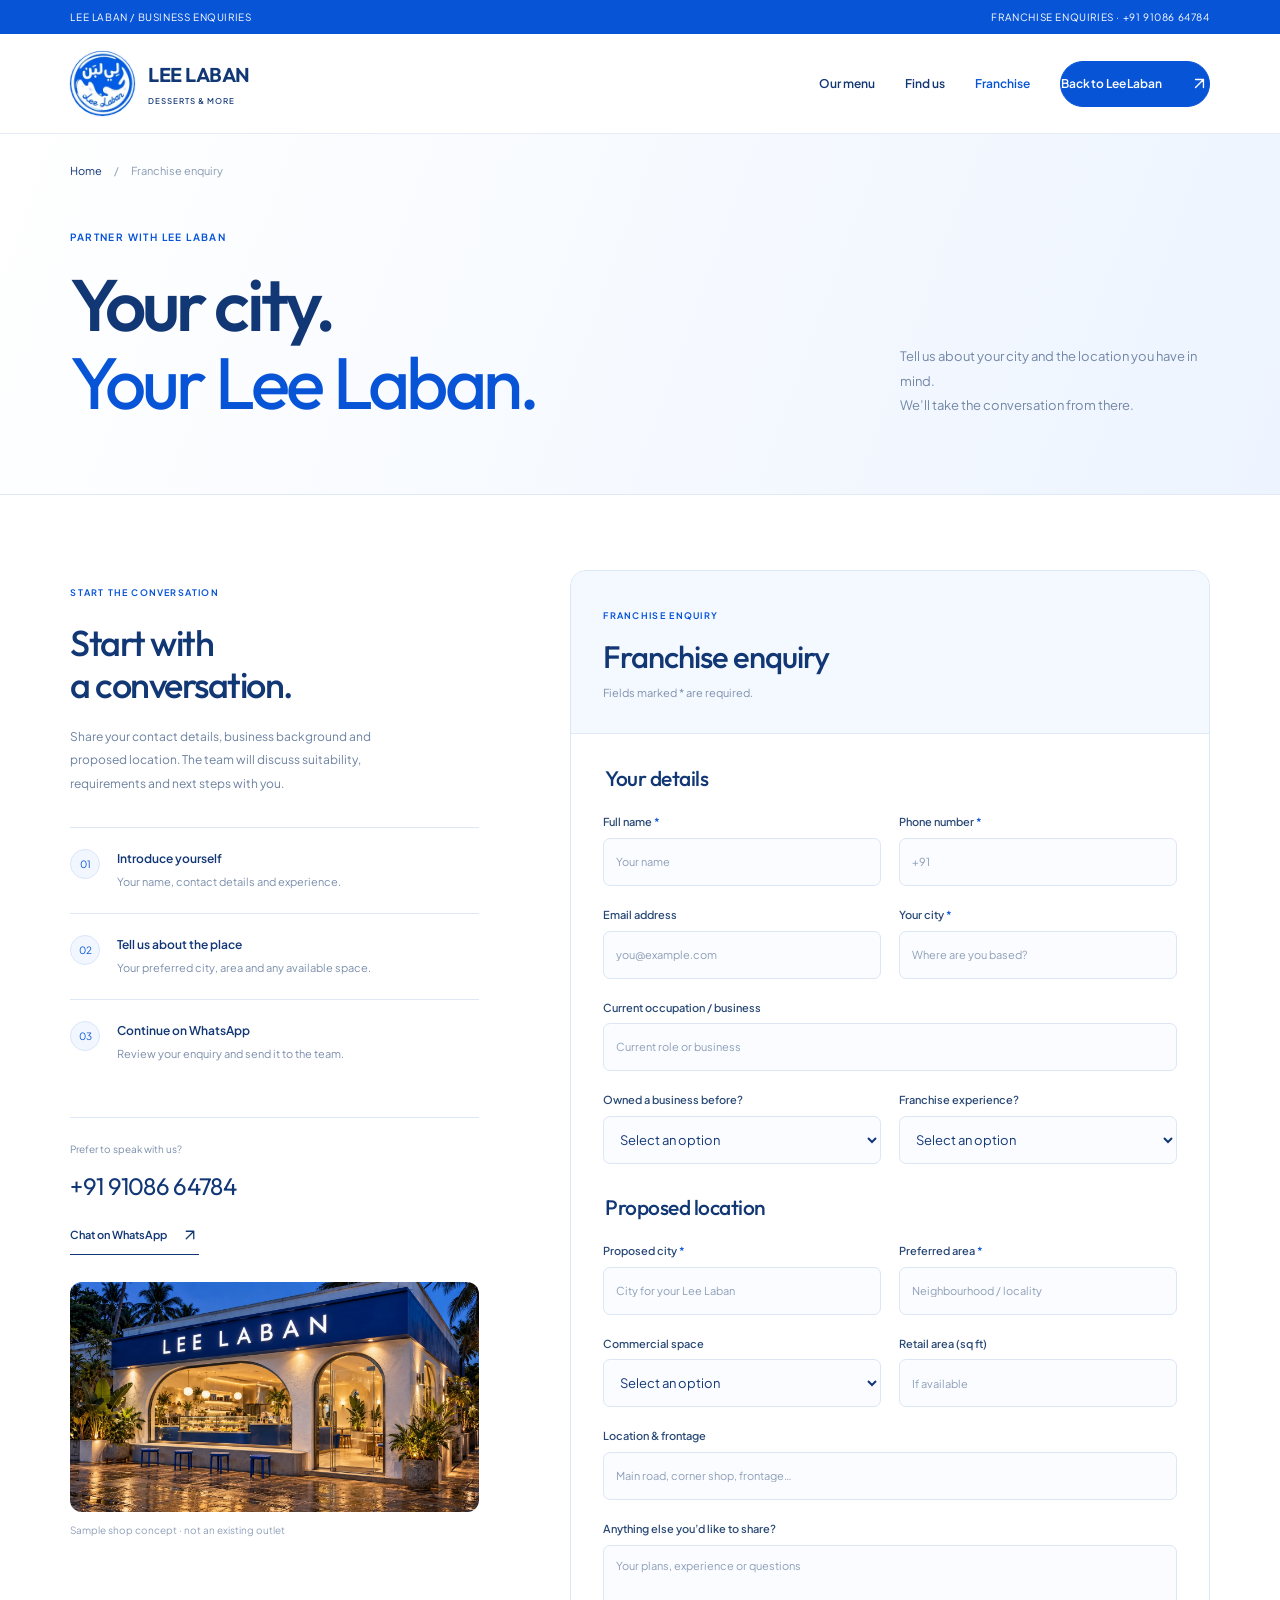
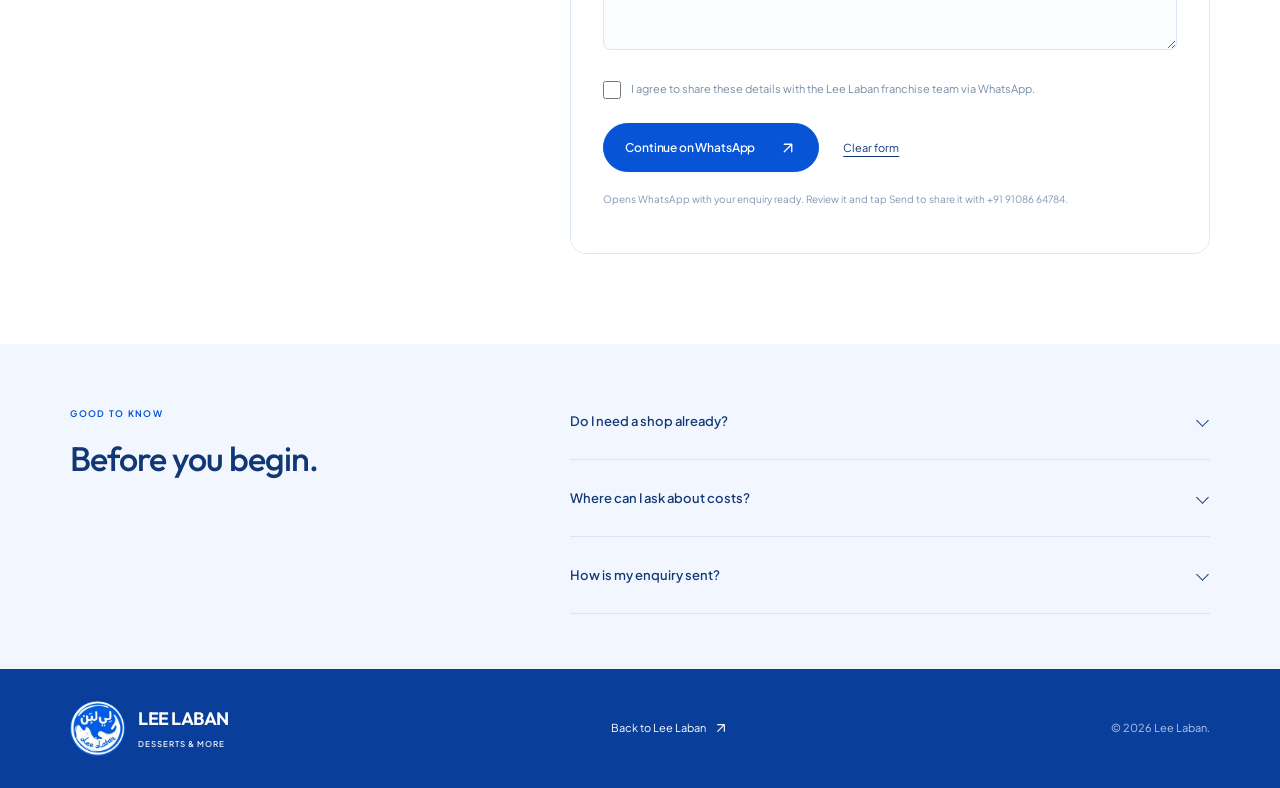
==== franchise.html @ b3b19f74 "Publish Lee Laban client preview" ====
<!doctype html>
<html lang="en"><head><meta charset="UTF-8"><meta name="viewport" content="width=device-width, initial-scale=1"><meta name="theme-color" content="#0754d7"><meta name="description" content="Start a conversation about opening a Lee Laban franchise. Tell us about yourself and your proposed location, then connect directly with our team on WhatsApp."><title>Franchise Enquiry — Lee Laban</title><link rel="stylesheet" href="site.css?v=client-1"><link rel="icon" href="assets/logo.png"><script type="module" src="enquiry-page.js"></script></head>
<body class="franchise-page partner-page"><a class="skip-link" href="#enquiry-main">Skip to enquiry</a><div class="announcement"><span>LEE LABAN / BUSINESS ENQUIRIES</span><span>FRANCHISE ENQUIRIES · +91 91086 64784</span></div>
<header class="header"><a class="brand" href="index.html" aria-label="Lee Laban home"><img src="assets/logo.png" alt="Lee Laban" width="65" height="65"><span>LEE LABAN<small>DESSERTS & MORE</small></span></a><button class="menu-toggle" aria-controls="navigation" aria-expanded="false" aria-label="Open navigation"><span></span><span></span></button><nav id="navigation" aria-label="Main navigation"><a href="index.html#menu">Our menu</a><a href="index.html#locations">Find us</a><a href="franchise.html" aria-current="page">Franchise</a><a class="button button-small" href="index.html">Back to Lee Laban <span>↗</span></a></nav></header>
<main id="enquiry-main"><section class="partner-hero"><div class="breadcrumb"><a href="index.html">Home</a><span>/</span><span>Franchise enquiry</span></div><div class="partner-hero-copy"><div><span class="eyebrow">PARTNER WITH LEE LABAN</span><h1>Your city.<br><em>Your Lee Laban.</em></h1></div><p>Tell us about your city and the location you have in mind.<br>We’ll take the conversation from there.</p></div></section>
<section class="partner-enquiry" aria-label="Franchise enquiry form"><aside class="partner-guide"><span class="eyebrow">START THE CONVERSATION</span><h2>Start with<br>a conversation.</h2><p>Share your contact details, business background and proposed location. The team will discuss suitability, requirements and next steps with you.</p><div class="partner-guide-steps"><div><span>01</span><p><strong>Introduce yourself</strong><small>Your name, contact details and experience.</small></p></div><div><span>02</span><p><strong>Tell us about the place</strong><small>Your preferred city, area and any available space.</small></p></div><div><span>03</span><p><strong>Continue on WhatsApp</strong><small>Review your enquiry and send it to the team.</small></p></div></div><div class="partner-contact"><span>Prefer to speak with us?</span><a href="tel:+919108664784">+91 91086 64784</a><a class="text-link" href="https://wa.me/919108664784" target="_blank" rel="noopener">Chat on WhatsApp ↗</a></div><figure class="partner-banner"><img src="assets/shop-concept-fast.webp" alt="Sample blue and white Lee Laban shop design, shown as an illustrative franchise concept" width="1440" height="810" fetchpriority="high"><figcaption><span>THE LEE LABAN SPACE</span><span>Sample shop concept · not an existing outlet</span></figcaption></figure></aside><div class="partner-form-card"><div class="partner-form-heading"><span class="eyebrow">FRANCHISE ENQUIRY</span><h2>Franchise enquiry</h2><p>Fields marked * are required.</p></div><form id="franchise-form" class="enquiry-form"><div class="form-title"><span>FRANCHISE ENQUIRY</span><span>01 / LET’S GET ACQUAINTED</span></div>
        <fieldset><legend>Your details</legend><div class="form-grid">
          <label>Full name <span>*</span><input name="name" autocomplete="name" required maxlength="100" placeholder="Your name"></label>
          <label>Phone number <span>*</span><input name="phone" type="tel" autocomplete="tel" required inputmode="tel" maxlength="22" placeholder="+91"></label>
          <label>Email address<input name="email" type="email" autocomplete="email" maxlength="160" placeholder="you@example.com"></label>
          <label>Your city <span>*</span><input name="city" autocomplete="address-level2" required maxlength="100" placeholder="Where are you based?"></label>
          <label class="wide">Current occupation / business<input name="occupation" maxlength="160" placeholder="Current role or business"></label>
          <label>Owned a business before?<select name="experience"><option value="">Select an option</option>Yes</option><option>No</option></select></label>
          <label>Franchise experience?<select name="franchiseExperience"><option value="">Select an option</option>Yes</option><option>No</option></select></label>
        </div></fieldset>
        <fieldset><legend>Proposed location</legend><div class="form-grid">
          <label>Proposed city <span>*</span><input name="proposedCity" required maxlength="100" placeholder="City for your Lee Laban"></label>
          <label>Preferred area <span>*</span><input name="area" required maxlength="160" placeholder="Neighbourhood / locality"></label>
          <label>Commercial space<select name="space"><option value="">Select an option</option><option>I own a space</option><option>I have a space to rent</option><option>I’m still looking</option></select></label>
          <label>Retail area (sq ft)<input name="size" type="number" min="1" max="100000" placeholder="If available"></label>
          <label class="wide">Location & frontage<input name="frontage" maxlength="240" placeholder="Main road, corner shop, frontage…"></label>
          <label class="wide">Anything else you’d like to share?<textarea name="message" maxlength="1500" rows="3" placeholder="Your plans, experience or questions"></textarea></label>
        </div></fieldset>
        <label class="consent"><input type="checkbox" name="consent" required><span>I agree to share these details with the Lee Laban franchise team via WhatsApp.</span></label>
        <div class="form-submit"><button type="submit" class="button">Continue on WhatsApp <span>↗</span></button><button type="reset" class="reset-form">Clear form</button></div>
        <p class="form-note">Opens WhatsApp with your enquiry ready. Review it and tap Send to share it with +91 91086 64784.</p><p id="enquiry-status" role="status" aria-live="polite"></p>
      </form></div></section>
<section class="partner-questions"><div><span class="eyebrow">GOOD TO KNOW</span><h2>Before you begin.</h2></div><div><details><summary>Do I need a shop already?</summary><p>No. Select “I’m still looking” under commercial space, and share your preferred city and area.</p></details><details><summary>Where can I ask about costs?</summary><p>Share your enquiry with our franchise team. They can discuss current requirements and costs for your proposed location.</p></details><details><summary>How is my enquiry sent?</summary><p>The form prepares a WhatsApp message to +91 91086 64784. You review the message and tap Send in WhatsApp. The website does not store your form entries.</p></details></div></section></main>
<footer class="footer enquiry-footer"><a class="brand" href="index.html"><img src="assets/logo.png" alt="Lee Laban" width="55" height="55"><span>LEE LABAN<small>DESSERTS & MORE</small></span></a><a href="index.html">Back to Lee Laban ↗</a><span>© <span id="year">2026</span> Lee Laban.</span></footer></body></html>
---- site.css ----
@font-face {font-family: 'Outfit';font-style: normal;font-weight: 400 700;font-display: swap;src: url(assets/fonts/outfit-latin.woff2) format('woff2');unicode-range: U+0000-00FF, U+0131, U+0152-0153, U+02BB-02BC, U+02C6, U+02DA, U+02DC, U+0304, U+0308, U+0329, U+2000-206F, U+20AC, U+2122, U+2191, U+2193, U+2212, U+2215, U+FEFF, U+FFFD;}@font-face {font-family: 'Plus Jakarta Sans';font-style: normal;font-weight: 400 700;font-display: swap;src: url(assets/fonts/plus-jakarta-latin.woff2) format('woff2');unicode-range: U+0000-00FF, U+0131, U+0152-0153, U+02BB-02BC, U+02C6, U+02DA, U+02DC, U+0304, U+0308, U+0329, U+2000-206F, U+20AC, U+2122, U+2191, U+2193, U+2212, U+2215, U+FEFF, U+FFFD;}:root{--blue:#0754d7;--ink:#092f7c;--cream:#faf9f4;--pale:#e8effb;--line:#ccd7e9;--photo:#355ba4;--font:'DM Sans',Arial,sans-serif;--heading:'Manrope',Arial,sans-serif}*{box-sizing:border-box}html{scroll-behavior:smooth;scroll-padding-top:100px}body{margin:0;background:var(--cream);color:var(--ink);font-family:var(--font);font-size:16px;-webkit-font-smoothing:antialiased}button,a{-webkit-tap-highlight-color:transparent}a{color:inherit;text-decoration:none}button{font:inherit;color:inherit;cursor:pointer}button:disabled{cursor:default}img{display:block;max-width:100%}button,a{touch-action:manipulation}a:focus-visible,button:focus-visible{outline:3px solid #e1a82e;outline-offset:5px}::selection{background:var(--blue);color:white}.section{padding:105px max(5.5vw,24px)}.eyebrow{font-size:11px;font-weight:700;letter-spacing:1.7px;line-height:1.6}h1,h2,h3,p{margin:0}h1,h2,h3{font-family:var(--heading);font-weight:650;letter-spacing:-.055em}h2{font-size:clamp(44px,5.2vw,76px);line-height:1.08}em{font-style:normal;color:var(--blue)}p{line-height:1.7}.button{display:inline-flex;align-items:center;justify-content:space-between;gap:28px;min-height:56px;background:var(--blue);border:1px solid var(--blue);padding:16px 25px;border-radius:100px;color:#fff;font-size:13px;font-weight:600;transition:background .25s,transform .25s,box-shadow .25s}.button:hover{background:#063ea3;transform:translateY(-3px);box-shadow:0 6px 15px #0754d723}.button span{font-size:22px;font-weight:400;line-height:1}.button-small{min-height:47px;padding:10px 20px;font-size:12px}.text-link{display:inline-flex;align-items:center;gap:25px;font-size:13px;font-weight:600;min-height:44px;border-bottom:1px solid currentColor}.text-link span{font-size:20px;transition:transform .25s}.text-link:hover span{transform:translate(3px,-3px)}.announcement{height:34px;background:var(--blue);color:white;display:flex;align-items:center;justify-content:space-between;padding:0 5.5vw;font-size:10px;letter-spacing:1px}.announcement b{margin-left:12px;font-size:17px;font-weight:400}.header{height:112px;display:flex;align-items:center;justify-content:space-between;padding:0 5.5vw;position:relative;z-index:10;border-bottom:1px solid #dce2eb}.brand{display:flex;align-items:center;gap:13px}.brand img{width:65px;height:65px;border-radius:50%}.brand>span{font-family:var(--heading);font-weight:800;font-size:20px;letter-spacing:-.6px}.brand small{display:block;font-family:var(--font);font-size:7px;font-weight:600;letter-spacing:1.2px;margin-top:4px}.header nav{display:flex;align-items:center;gap:30px}.header nav>a{font-size:12px;font-weight:600;padding:12px 0;position:relative}.header nav>a:after{content:'';position:absolute;left:0;right:100%;bottom:5px;height:1px;background:var(--blue);transition:right .25s}.header nav>a:hover:after{right:0}.menu-toggle{display:none}.hero{min-height:720px;display:grid;grid-template-columns:1fr 1fr;position:relative;overflow:hidden;padding:78px 5.5vw 80px;align-items:center}.hero-copy{position:relative;z-index:2}.hero .eyebrow{display:flex;gap:9px;align-items:center;letter-spacing:1.4px;font-size:10px}.tiny-star{font-size:21px}.hero h1{font-size:clamp(60px,6.6vw,98px);line-height:1.04;margin:24px 0;letter-spacing:-.065em;white-space:nowrap}.hero h1 em{position:relative}.hero h1 em:after{content:'';position:absolute;left:0;right:-5px;bottom:-4px;border-top:3px solid var(--blue);border-radius:50%;height:9px;transform:rotate(-2deg)}.period{color:var(--blue)}.hero p{max-width:370px;font-size:14px;color:#50617e}.hero-actions{display:flex;align-items:center;gap:27px;margin-top:33px}.hero-foot{display:flex;align-items:center;gap:12px;margin-top:54px;font-size:8px;font-weight:600;letter-spacing:1.3px}.hero-line{height:1px;width:36px;background:#8798b6}.hero-art{position:relative;min-width:0;height:100%;min-height:550px}.orbit{position:absolute;width:470px;height:470px;border:1px solid #b6cef1;border-radius:50%;left:52%;top:47%;transform:translate(-50%,-50%)}.orbit-one{background:#e6eefb;width:440px;height:440px;border:none}.orbit-two{width:535px;height:535px}.orbit-two:before{content:'';position:absolute;left:25px;top:125px;width:9px;height:9px;border-radius:50%;background:var(--blue)}.hero-desserts{width:126%;max-width:none;height:auto;position:absolute;top:48%;left:52%;transform:translate(-50%,-50%);filter:drop-shadow(0 25px 20px #092f7c16);animation:float 6s ease-in-out infinite}.round-note{position:absolute;right:-5px;top:7px;border:1px solid var(--blue);border-radius:50%;width:116px;height:116px;display:flex;align-items:center;justify-content:center;flex-direction:column;transform:rotate(12deg);font-size:10px;line-height:1.6;z-index:3;background:var(--cream)}.round-note strong{font-size:11px}.round-note>span{font-size:34px;line-height:1.1}.art-star{position:absolute;z-index:3;color:var(--blue)}.star-one{left:8%;top:12%;font-size:55px;animation:turn 24s linear infinite}.star-two{right:1%;bottom:20%;font-size:35px}.art-caption{position:absolute;bottom:-4px;left:30%;font-size:9px;letter-spacing:1px;transform:rotate(-6deg);text-align:center}.art-caption>span{display:block;font-size:40px;position:absolute;right:-47px;top:-30px}.art-caption small{display:block;font-size:8px;letter-spacing:0;margin-top:9px;opacity:.7}.scroll-cue{position:absolute;bottom:29px;left:5.5vw;border:1px solid #9caecb;border-radius:50%;width:34px;height:34px;display:grid;place-items:center;font-size:20px}.ticker{border-top:1px solid var(--line);border-bottom:1px solid var(--line);padding:18px 0;overflow:hidden;background:#edf2fc}.ticker>div{display:flex;align-items:center;width:max-content;gap:36px;animation:marquee 35s linear infinite;font-family:var(--heading);font-size:18px;font-weight:650;letter-spacing:-.5px}.ticker i{font-style:normal;color:var(--blue);font-size:25px}.section-heading{display:flex;align-items:flex-end;justify-content:space-between;gap:30px;margin-bottom:48px}.section-heading .eyebrow,.about-copy .eyebrow,.franchise-section .eyebrow{margin-bottom:20px}.section-heading>p{color:#67738b;font-size:14px;padding-bottom:5px;max-width:310px}.menu-section{background:white}.category-controls{display:flex;border-bottom:1px solid var(--line);gap:12px}.category-controls button{background:none;border:0;border-bottom:3px solid transparent;min-height:64px;padding:13px 25px;font-size:16px;font-weight:600;transition:color .2s,background .2s;white-space:nowrap}.category-controls button[aria-pressed=true]{color:var(--blue);border-bottom-color:var(--blue);background:#f3f7ff}.category-controls button:hover{background:#f3f7ff}.category-controls button span{vertical-align:super;font-size:9px;margin-left:6px;font-weight:500}.menu-description{display:flex;justify-content:space-between;align-items:center;margin:23px 0 25px;color:#68778f;font-size:12px}.menu-description>span{font-size:10px;letter-spacing:2px}.product-grid{display:grid;grid-template-columns:repeat(3,minmax(0,1fr));gap:23px;min-height:337px}.product-card{border:1px solid #dce4f1;border-radius:18px;overflow:hidden;background:var(--cream);animation:cardIn .4s both;transition:transform .3s,box-shadow .3s}.product-card:hover{transform:translateY(-7px);box-shadow:0 16px 30px #092f7c0b}.product-photo{height:240px;position:relative;display:flex;align-items:center;justify-content:center;background:var(--photo);overflow:hidden}.product-photo:before,.product-photo:after{content:'';position:absolute;border:1px solid #ffffff15;border-radius:50%;width:290px;height:290px;top:10px;left:50%;transform:translateX(-50%)}.product-photo:after{width:220px;height:220px;top:43px}.product-tag{position:absolute;top:17px;left:19px;font-size:8px;letter-spacing:1.5px;color:white;z-index:2}.product-crop{position:relative;overflow:hidden;width:64%;max-width:250px;z-index:1;transition:transform .5s;mix-blend-mode:normal}.product-card:hover .product-crop{transform:scale(1.055) rotate(-2deg)}.product-crop img{position:absolute;max-width:none;height:auto}.product-info{padding:21px 22px;display:flex;align-items:center;justify-content:space-between;gap:10px}.product-info small{font-size:9px;letter-spacing:1.4px;color:#6c7c95;text-transform:uppercase}.product-info h3{font-size:22px;letter-spacing:-.6px;line-height:1.2;margin-top:6px}.product-info .price{font-size:16px;white-space:nowrap;font-weight:600}.card-action{background:none;border:0;border-top:1px solid #dce4f1;width:100%;padding:10px 22px;text-align:left;display:flex;justify-content:space-between;font-size:11px;min-height:44px}.card-action:hover{background:var(--pale)}.flavour-controls{display:flex;align-items:center;gap:10px;margin-top:25px;justify-content:flex-end}.flavour-controls button{border:1px solid var(--line);background:white;width:44px;height:44px;border-radius:50%;font-size:22px}.flavour-controls button:hover{background:var(--pale)}.flavour-controls span{font-size:11px;margin-right:10px}.menu-bottom{display:flex;justify-content:space-between;align-items:center;gap:24px;margin-top:38px}.menu-bottom p{text-align:right;font-size:10px;color:#6c7c95}.about-section{display:grid;grid-template-columns:1fr 1fr;gap:10%;align-items:center;background:#f0f4fc;padding-top:120px;padding-bottom:120px;overflow:hidden}.about-art{height:390px;position:relative;display:flex;align-items:center;justify-content:center}.about-art>img{border-radius:50%;width:230px;height:230px;transform:rotate(-12deg);box-shadow:0 15px 30px #092f7c15;z-index:2}.about-ring{position:absolute;width:335px;height:335px;border:1px solid #abc6ef;border-radius:50%}.about-ring:before{content:'';position:absolute;inset:-22px;border:1px solid #d0dff5;border-radius:50%}.about-scribble{position:absolute;bottom:-4px;left:7%;font-size:38px;line-height:.95;font-family:Georgia,serif;font-style:italic;transform:rotate(-12deg);z-index:3;color:var(--blue)}.about-star{position:absolute;right:4%;top:3%;font-size:80px;color:var(--blue);animation:turn 40s linear infinite}.about-copy p{font-size:14px;max-width:420px;margin-top:23px;color:#50617e}.about-copy .text-link{margin-top:23px}.delivery-section{position:relative;overflow:hidden;background:var(--blue);color:white;display:flex;align-items:center;justify-content:space-between;gap:45px;padding-top:80px;padding-bottom:80px}.delivery-section h2{font-size:clamp(40px,4.6vw,66px);margin:15px 0 20px}.delivery-section em{color:#c8dcff}.delivery-section p{font-size:13px;color:#d8e5ff}.delivery-icon{align-self:flex-start;font-size:80px;line-height:1;border:1px solid #ffffff55;border-radius:50%;width:115px;height:115px;display:grid;place-items:center;flex-shrink:0}.button-light{color:var(--blue);background:white;border-color:white;position:relative;z-index:1;white-space:nowrap}.button-light:hover{background:#dce8ff}.delivery-doodle{position:absolute;font-size:260px;line-height:1;right:8%;bottom:-128px;color:#ffffff0c;transform:rotate(-10deg)}.locations-section{background:var(--cream)}.branch-list{border-top:1px solid var(--line)}.branch{display:grid;grid-template-columns:60px 1fr auto;align-items:center;gap:20px;padding:31px 0;border-bottom:1px solid var(--line)}.branch-number{font-size:12px;color:#8a98b0;align-self:start;padding-top:8px}.branch-region{font-size:8px;letter-spacing:1.4px;color:#72809a}.branch h3{font-size:35px;line-height:1.5;letter-spacing:-1.4px}.branch>a{display:flex;align-items:center;gap:40px;font-size:13px}.branch>a i{font-style:normal;border:1px solid #a2b5d4;display:grid;place-items:center;border-radius:50%;width:50px;height:50px;font-size:22px;transition:all .25s}.branch>a:hover i{background:var(--blue);color:white;transform:rotate(45deg)}.soon-tag{display:flex;gap:20px;align-items:center;border:1px solid #b7c7e1;padding:8px 16px;border-radius:100px;font-size:11px}.soon-tag span{font-size:20px}.branch-soon h3{color:#6482b3}.franchise-section{background:#e5edfb;position:relative;overflow:hidden}.franchise-section h2{font-size:clamp(45px,6.4vw,90px)}.franchise-bottom{display:flex;gap:20px;align-items:center;justify-content:space-between;position:relative;z-index:2;margin-top:32px}.franchise-bottom p{color:#50617e;font-size:14px}.franchise-number{display:block;margin-top:12px;font-size:12px;text-align:right;padding-right:27px;position:relative;z-index:1}.franchise-star{position:absolute;right:13%;top:0;transform:rotate(8deg);font-size:230px;line-height:1.2;color:#c3d6f8}.footer{padding:45px 5.5vw 22px;background:var(--ink);color:white}.footer-top{display:flex;justify-content:space-between;align-items:center;gap:25px;padding-bottom:40px;border-bottom:1px solid #ffffff20}.footer-top>p{font-family:Georgia,serif;font-size:23px;font-style:italic;color:#c6d9f9}.back-top{font-size:11px}.footer-bottom{display:flex;justify-content:space-between;align-items:center;gap:20px;font-size:10px;color:#b3c6e7;padding-top:22px}.floating-contact{position:fixed;z-index:20;right:24px;bottom:24px;width:59px;height:59px;border:1px solid #ffffff55;border-radius:50%;background:var(--blue);color:white;display:grid;place-items:center;box-shadow:0 6px 20px #092f7c30;transition:transform .25s}.floating-contact:hover{transform:translateY(-4px)}.floating-contact svg{width:29px;height:29px}dialog{border:0;border-radius:24px;padding:32px;width:min(94vw,510px);max-height:90dvh;overflow-y:auto;color:var(--ink);background:var(--cream);box-shadow:0 20px 80px #001d5530}dialog::backdrop{background:#07245688;backdrop-filter:blur(5px)}.dialog-heading{display:flex;justify-content:space-between;align-items:center;margin-bottom:20px}.dialog-close{border:1px solid var(--line);background:transparent;width:44px;height:44px;border-radius:50%;font-size:26px}.dialog-close:hover{background:var(--pale)}dialog h2{font-size:40px}dialog>p{font-size:13px;color:#5d6e88;margin:20px 0}.dialog-branch{padding:19px 0;display:flex;justify-content:space-between;gap:10px;align-items:center;border-bottom:1px solid var(--line);font-size:16px;font-weight:600}.dialog-branch small{display:block;font-size:12px;font-weight:400;margin-top:5px}.dialog-branch>span:last-child{font-size:26px}.dialog-branch:hover{color:var(--blue)}dialog .dialog-note{font-size:11px;margin-bottom:0}.sr-only,.skip-link:not(:focus){position:absolute;width:1px;height:1px;overflow:hidden;clip:rect(0,0,0,0);white-space:nowrap}.skip-link:focus{position:fixed;top:8px;left:8px;padding:15px;background:white;z-index:100}.reveal{opacity:1}.motion-ready .reveal{opacity:0;transform:translateY(23px);transition:opacity .7s,transform .7s}.motion-ready .reveal.visible{opacity:1;transform:none}@keyframes float{0%,100%{transform:translate(-50%,-50%) rotate(-2deg)}50%{transform:translate(-50%,-53%) rotate(1deg)}}@keyframes turn{to{rotate:360deg}}@keyframes marquee{to{transform:translateX(-50%)}}@keyframes cardIn{from{opacity:0;transform:translateY(12px)}to{opacity:1;transform:translateY(0)}}@media(min-width:1500px){.hero{min-height:790px}.hero-art{min-height:610px}.orbit-one{width:520px;height:520px}.orbit-two{width:620px;height:620px}.hero-desserts{width:110%}}@media(max-width:1100px){.header nav{gap:18px}.header .brand>span{display:none}.hero{min-height:650px;padding-top:55px}.hero h1{font-size:7vw}.hero-art{min-height:480px}.orbit-one{width:350px;height:350px}.orbit-two{width:430px;height:430px}.round-note{width:95px;height:95px;right:-10px}.hero-actions{gap:16px}.hero-actions .text-link{font-size:11px}.hero-actions .button{padding:15px 20px;font-size:12px}.art-caption{left:20%}.product-photo{height:215px}.delivery-icon{display:none}.about-section{gap:7%}.about-art>img{width:200px;height:200px}.about-ring{width:280px;height:280px}}@media(max-width:760px){html{scroll-padding-top:25px}.announcement{justify-content:center;height:31px;padding:0 15px;font-size:8px}.announcement>span:first-child{display:none}.header{height:88px;padding:0 22px}.header .brand>span{display:block;font-size:18px}.brand img{width:55px;height:55px}.brand small{font-size:6px}.menu-toggle{display:flex;flex-direction:column;justify-content:center;gap:6px;background:transparent;width:46px;height:46px;border:1px solid var(--line);border-radius:50%;padding:13px}.menu-toggle span{height:1px;background:var(--ink);width:100%;transition:transform .2s}.menu-toggle[aria-expanded=true] span:first-child{transform:translateY(3.5px) rotate(45deg)}.menu-toggle[aria-expanded=true] span:last-child{transform:translateY(-3.5px) rotate(-45deg)}.header nav{display:none;position:absolute;top:88px;left:0;right:0;background:var(--cream);padding:20px 25px 30px;box-shadow:0 15px 20px #092f7c12;border-bottom:1px solid var(--line)}.header nav.open{display:flex;flex-direction:column;align-items:stretch;gap:7px}.header nav>a{font-size:17px;min-height:44px;padding:12px 0}.header nav .button{margin-top:10px}.hero{display:flex;flex-direction:column;padding:40px 24px 42px;min-height:0;align-items:stretch}.hero .eyebrow{font-size:8px;letter-spacing:1.1px}.hero h1{font-size:clamp(51px,11.7vw,85px);margin:20px 0;letter-spacing:-.06em;white-space:normal;line-height:1.05}.hero p{font-size:13px;max-width:335px}.hero-actions{margin-top:25px;gap:20px;flex-wrap:wrap}.hero-actions .button{font-size:11px;min-height:51px;padding:13px 20px}.hero-actions .text-link{font-size:10px;gap:12px}.hero-foot{display:none}.hero-art{height:380px;min-height:380px;width:100%;margin-top:20px}.orbit-one{height:290px;width:290px;top:51%;left:50%}.orbit-two{height:340px;width:340px;top:51%;left:50%}.hero-desserts{width:114%;top:52%;left:50%}.round-note{width:83px;height:83px;right:0;top:15px;font-size:8px}.round-note strong{font-size:9px}.round-note>span{font-size:26px}.star-one{font-size:38px;left:2%;top:15%}.star-two{font-size:28px;bottom:12%;right:0}.art-caption{font-size:7px;bottom:-5px;left:22%;letter-spacing:.5px}.art-caption small{font-size:7px}.scroll-cue{display:none}.ticker{padding:13px 0}.ticker>div{font-size:14px;gap:24px}.ticker i{font-size:20px}.section{padding:64px 24px}h2{font-size:44px}.section-heading{display:block;margin-bottom:30px}.section-heading .eyebrow,.about-copy .eyebrow,.franchise-section .eyebrow{font-size:9px;margin-bottom:15px;letter-spacing:1.2px}.section-heading>p{font-size:12px;margin-top:20px}.category-controls{gap:0;flex-wrap:wrap;justify-content:space-between;border:1px solid var(--line);border-radius:12px;overflow:hidden}.category-controls button{font-size:12px;padding:12px 10px;min-height:48px;width:50%;text-align:left;border-bottom:1px solid var(--line)}.category-controls button[aria-pressed=true]{background:var(--blue);color:white;border-bottom-color:var(--blue)}.category-controls button span{font-size:7px}.menu-description{font-size:10px;margin:20px 0}.menu-description>span{font-size:8px}.product-grid{grid-template-columns:repeat(2,minmax(0,1fr));gap:13px;min-height:0}.product-photo{height:155px}.product-photo:before{width:180px;height:180px;top:0}.product-photo:after{width:130px;height:130px;top:25px}.product-tag{font-size:6px;top:13px;left:12px;letter-spacing:1px}.product-crop{width:82%}.product-info{padding:15px 12px;display:block;min-height:108px}.product-info h3{font-size:19px;margin-top:5px}.product-info small{font-size:7px}.product-info .price{display:block;font-size:13px;margin-top:8px}.product-card{border-radius:12px}.card-action{font-size:9px;padding:10px 12px}.menu-bottom{display:block;margin-top:25px}.menu-bottom .text-link{font-size:12px}.menu-bottom p{text-align:left;font-size:9px;margin-top:18px}.about-section{display:flex;flex-direction:column;gap:35px}.about-art{height:300px;width:100%;max-width:380px}.about-ring{width:250px;height:250px}.about-art>img{width:190px;height:190px}.about-scribble{left:1%;font-size:32px;bottom:-5px}.about-star{font-size:60px;top:-10px;right:0}.about-copy h2{font-size:43px}.about-copy p{font-size:13px;margin-top:18px}.delivery-section{display:block;padding-top:55px;padding-bottom:55px}.delivery-section h2{font-size:43px;margin-top:14px}.delivery-section .eyebrow{font-size:9px}.delivery-section p{font-size:12px}.delivery-section .button{margin-top:25px;font-size:12px}.delivery-doodle{right:0}.branch{grid-template-columns:25px 1fr;gap:8px;padding:23px 0}.branch-number{font-size:9px;padding-top:5px}.branch-region{font-size:6px;letter-spacing:1px}.branch h3{font-size:28px;letter-spacing:-1px}.branch>a{grid-column:2;font-size:12px;justify-content:space-between;gap:10px;margin-top:3px}.branch>a i{width:40px;height:40px;font-size:20px}.soon-tag{grid-column:2;justify-self:start;font-size:9px;padding:5px 12px;margin-top:8px}.soon-tag span{font-size:16px}.franchise-section h2{font-size:45px;position:relative;z-index:1}.franchise-bottom{display:block;margin-top:23px}.franchise-bottom p{font-size:12px}.franchise-bottom .button{margin-top:23px;font-size:12px}.franchise-number{text-align:left;margin-top:15px;padding-left:25px;font-size:11px}.franchise-star{font-size:130px;top:-5px;right:-20px}.footer{padding:35px 24px 24px}.footer-top{align-items:flex-start;flex-wrap:wrap;gap:25px;padding-bottom:25px}.footer-top .brand{width:100%}.footer-top>p{font-size:18px}.back-top{font-size:10px;padding-top:5px}.footer-bottom{flex-direction:column;align-items:flex-start;gap:12px;font-size:9px}.floating-contact{width:51px;height:51px;right:17px;bottom:17px}.floating-contact svg{width:25px;height:25px}dialog{padding:25px}dialog h2{font-size:35px}.dialog-branch{font-size:15px}.dialog-branch small{font-size:11px}}@media(prefers-reduced-motion:reduce){html{scroll-behavior:auto}*,*:before,*:after{animation:none!important;transition:none!important}.motion-ready .reveal{opacity:1;transform:none}}:root{--cream:#f8f5ee;--ink:#102d57;--blue:#0754d7;--editorial:'DM Serif Display',Georgia,serif}body{background:var(--cream)}.hero{padding-top:58px;padding-bottom:65px;min-height:740px}.hero h1{font-family:var(--editorial);font-weight:400;line-height:.99;font-size:clamp(75px,8vw,118px);letter-spacing:-.04em}.hero h1 em{font-style:italic}.hero h1 em:after{display:none}.hero .eyebrow{font-size:10px;letter-spacing:1.8px}.hero p{max-width:345px;font-size:14px}.orbit-two{border-style:dashed;opacity:.45}.round-note{font-family:var(--font);background:#e6eddf;color:#173e35;border-color:#c7d2bf;border-radius:3px;width:112px;height:112px;rotate:-4deg;transform:rotate(10deg);box-shadow:3px 4px 0 #102d5710}.round-note>span{font-size:25px;margin-top:7px}.star-one,.star-two{display:none}.tiny-star{display:none}.ticker{background:var(--ink);color:#fff8ed;border-color:var(--ink);padding:14px 0}.ticker i{color:#b7ccab;font-size:18px}.ticker>div{font-family:var(--font);font-size:11px;letter-spacing:2px;gap:50px;font-weight:500}.menu-section{background:var(--cream)}.section-heading h2,.about-copy h2,.locations-section h2,.delivery-section h2{font-family:var(--editorial);font-weight:400;letter-spacing:-.03em}.section-heading h2 em,.about-copy h2 em,.locations-section h2 em,.delivery-section h2 em{font-style:italic}.section-heading h2{font-size:clamp(44px,5.4vw,76px)}.menu-section .section-heading>p{font-size:13px}.category-controls{gap:35px;border-color:#bfc9ce}.category-controls button{font-size:14px;padding:14px 0;background:none!important}.category-controls button[aria-pressed=true]{color:var(--blue)}.product-grid{gap:26px}.product-card{background:none;border:0;border-radius:0;box-shadow:none!important}.product-card:hover{transform:translateY(-3px)}.product-photo{height:300px;background:#f1ece3;border-radius:2px}.product-photo:before,.product-photo:after{display:none}.product-image{width:100%;height:100%;object-fit:cover;transition:transform .6s}.product-card:hover .product-image{transform:scale(1.035)}.product-tag{color:var(--ink);font-size:8px;top:18px;left:18px}.photo-label{position:absolute;bottom:11px;left:18px;font-size:6px;letter-spacing:1px;color:#52605c}.product-info{padding:20px 0;min-height:86px}.product-info h3{font-family:var(--heading);font-size:23px;letter-spacing:-.7px}.product-info small{font-size:8px;color:#647486}.product-info .price{font-size:16px;font-weight:500}.card-action{padding:10px 0;border-color:#c7cfd1;font-size:11px}.card-action:hover{background:none;color:var(--blue)}.about-section{background:#e6eddf}.about-scribble{font-family:var(--editorial)}.about-star{display:none}.about-ring,.about-ring:before{border-color:#c1d0b5}.about-copy p{color:#435d59}.delivery-section{background:#102d57}.delivery-icon{font-size:60px;border-radius:0;border:0}.delivery-doodle{display:none}.branch h3{font-family:var(--editorial);font-weight:400;letter-spacing:-.5px;font-size:39px}.branch>a i{border-radius:0;width:44px;height:44px;border-color:#c5cfd8}.soon-tag{border-radius:2px}.franchise-editorial{background:#e8eddf;scroll-margin-top:20px}.franchise-intro{display:flex;justify-content:space-between;gap:35px;align-items:flex-end;padding-bottom:50px}.franchise-intro h2{font-family:var(--editorial);font-weight:400;font-size:clamp(46px,5.8vw,83px);letter-spacing:-.035em;margin-top:20px}.franchise-intro h2 em{font-style:italic}.franchise-intro>p{font-size:14px;color:#4e625c;max-width:320px;padding-bottom:5px}.shop-figure{margin:0 5.5vw;position:relative}.shop-figure>img{width:100%;height:570px;object-fit:cover;object-position:center 55%;border-radius:2px}.shop-figure figcaption{display:flex;justify-content:space-between;gap:20px;padding:15px 0;border-bottom:1px solid #c0cbb9;font-size:9px;letter-spacing:.9px;color:#52624d}.shop-figure figcaption span:last-child{letter-spacing:0;font-size:10px}.franchise-detail{display:grid;grid-template-columns:.8fr 1.2fr;gap:9%;padding-top:70px}.franchise-aside>h3{font-family:var(--editorial);font-size:50px;line-height:1.05;font-weight:400;letter-spacing:-1px;margin:24px 0}.franchise-aside>p{font-size:13px;max-width:340px;color:#51645d}.franchise-steps{list-style:none;margin:40px 0;padding:0;max-width:340px}.franchise-steps li{display:flex;gap:18px;border-top:1px solid #c4cebd;padding:21px 0}.franchise-steps li>span{font-size:10px;color:#68815f;padding-top:4px}.franchise-steps strong{font-size:13px;font-weight:600}.franchise-steps p{font-size:11px;color:#61705c;margin-top:3px}.direct-contact{border-top:1px solid #c4cebd;padding-top:25px;display:flex;flex-direction:column;gap:11px}.direct-contact small{font-size:8px;letter-spacing:1.2px;color:#62765b}.direct-contact a:nth-child(2){font-size:23px;font-family:var(--heading);letter-spacing:-.7px}.direct-contact a:last-child{font-size:11px;text-decoration:underline;text-underline-offset:5px}.enquiry-form{background:#fffdf7;padding:38px;border:1px solid #d6ddcd;border-radius:3px;box-shadow:0 8px 30px #283f2705}.form-title{display:flex;justify-content:space-between;gap:15px;font-size:8px;letter-spacing:1px;padding-bottom:24px;border-bottom:1px solid #dce2d6;margin-bottom:30px}.form-title span:last-child{color:#7a8a70;font-size:7px}.enquiry-form fieldset{padding:0;margin:0 0 30px;border:0;min-width:0}.enquiry-form legend{font-family:var(--editorial);font-size:25px;margin-bottom:22px;letter-spacing:-.3px}.form-grid{display:grid;grid-template-columns:1fr 1fr;gap:20px 18px}.form-grid label{display:block;font-size:10px;font-weight:500;line-height:1.5;min-width:0}.form-grid label>span{color:var(--blue)}.form-grid input,.form-grid select,.form-grid textarea{width:100%;display:block;font-family:var(--font);font-size:12px;padding:11px 0;border:0;border-bottom:1px solid #c8d1c4;border-radius:0;background:transparent;color:var(--ink);margin-top:5px;min-height:44px;outline-offset:4px}.form-grid input:focus,.form-grid select:focus,.form-grid textarea:focus{outline:2px solid #0754d733;border-bottom-color:var(--blue)}.form-grid input::placeholder,.form-grid textarea::placeholder{color:#899384;font-size:11px}.form-grid .wide{grid-column:1/-1}.consent{display:flex;align-items:flex-start;gap:10px;font-size:10px;color:#5d7055;line-height:1.7;cursor:pointer}.consent input{accent-color:var(--blue);width:16px;height:16px;flex-shrink:0;margin:1px 0 0}.form-submit{display:flex;align-items:center;gap:20px;margin-top:23px}.form-submit .button{font-size:11px;padding:14px 20px;min-height:50px;gap:20px}.reset-form{font-size:10px;background:none;border:0;text-decoration:underline;text-underline-offset:4px;min-height:44px}.form-note{font-size:9px!important;color:#819076;margin-top:17px!important;line-height:1.6!important}#enquiry-status{font-size:11px;line-height:1.7;margin-top:14px}#enquiry-status a{text-decoration:underline;color:var(--blue)}.footer-links{display:flex;gap:25px;font-size:11px}.footer-contacts{display:grid;grid-template-columns:repeat(4,1fr);gap:20px;padding:30px 0 6px}.footer-contacts>a{font-size:12px}.footer-contacts span{display:block;color:#b3c6e7;font-size:11px;margin-top:8px}.footer-contacts p{font-size:10px;color:#b3c6e7}.full-menu-dialog{max-width:none;width:min(1200px,96vw);height:94dvh;max-height:94dvh;border-radius:4px;padding:0;overscroll-behavior:contain;background:var(--cream);scroll-behavior:smooth}.full-menu-top{display:flex;align-items:center;justify-content:space-between;padding:18px 38px;background:var(--cream);border-bottom:1px solid #cfd5d5;position:sticky;top:0;z-index:4}.full-menu-top .brand img{width:48px;height:48px}.full-menu-top .brand>span{font-size:16px}.full-menu-top .brand small{font-size:6px}.full-menu-intro{padding:50px 45px 30px}.full-menu-intro h2{font-family:var(--editorial);font-size:64px;font-weight:400;letter-spacing:-2px;margin-top:15px}.full-menu-intro h2 em{font-style:italic}.full-menu-intro p{font-size:13px;margin-top:17px;color:#6c7c80}.full-menu-nav{position:sticky;top:85px;z-index:3;background:var(--cream);padding:15px 45px;display:flex;gap:30px;border-top:1px solid #d6dcd8;border-bottom:1px solid #d6dcd8}.full-menu-nav a{font-size:11px;padding:5px 0;min-height:30px;display:flex;align-items:center}.full-menu-nav a:hover{color:var(--blue)}.full-menu-category{display:grid;grid-template-columns:1fr 1fr;gap:6%;padding:45px;border-bottom:1px solid #d6dcd8;scroll-margin-top:150px;align-items:center}.full-category-photo{position:relative;background:#f1ece3;overflow:hidden}.full-category-photo img{width:100%;aspect-ratio:1/1;object-fit:cover}.full-category-photo>span{position:absolute;left:20px;bottom:18px;font-size:8px;letter-spacing:1px}.full-category-list h3{font-size:37px;font-family:var(--editorial);font-weight:400;margin-top:14px;letter-spacing:-1px}.full-category-list>p{font-size:12px;color:#7a857b;margin-top:10px}.full-category-list ul{list-style:none;padding:0;margin:22px 0}.full-category-list li{display:flex;justify-content:space-between;gap:15px;padding:15px 0;border-bottom:1px solid #ccd4ce;font-size:14px}.full-category-list strong{font-size:13px;font-weight:500;white-space:nowrap}.full-category-list .text-link{background:none;border:0;border-bottom:1px solid var(--ink);padding:0;font-size:11px}.full-menu-note{padding:30px 45px!important;font-size:10px!important;color:#7a857b!important;margin:0!important}.dialog-active{overflow:hidden}.full-menu-dialog::backdrop{background:#102d57aa}.full-menu-nav a:focus-visible,input:focus-visible,select:focus-visible,textarea:focus-visible{outline:2px solid #0754d7;outline-offset:3px}@media(max-width:1100px){.hero h1{font-size:9vw}.product-photo{height:250px}.franchise-detail{gap:5%;grid-template-columns:.75fr 1.25fr}.enquiry-form{padding:25px}.shop-figure>img{height:440px}.franchise-aside>h3{font-size:43px}.full-menu-nav{top:85px}}@media(max-width:760px){.hero{padding-top:37px;min-height:0}.hero h1{font-size:clamp(69px,16.5vw,110px);line-height:.99;margin-top:25px}.hero p{font-size:13px;max-width:320px}.hero-art{margin-top:15px}.round-note{width:80px;height:80px;border-radius:2px}.round-note>span{font-size:20px}.ticker>div{font-size:9px;letter-spacing:1.6px;gap:28px}.ticker{padding:12px 0}.category-controls{gap:0;border:0;border-bottom:1px solid #bfc9ce;border-radius:0;justify-content:flex-start}.category-controls button{width:auto;font-size:10px;padding:13px 11px;min-height:46px;border:0;border-bottom:2px solid transparent}.category-controls button:first-child{padding-left:0}.category-controls button[aria-pressed=true]{border-bottom-color:var(--blue)}.category-controls button span{font-size:6px;margin-left:3px}.product-grid{gap:15px}.product-photo{height:185px}.product-info{padding:16px 0;min-height:113px}.product-info h3{font-size:20px}.product-info .price{font-size:14px}.product-tag{font-size:6px;top:13px;left:10px;max-width:85%;letter-spacing:.7px}.photo-label{font-size:5px;left:10px;bottom:8px}.product-image{object-fit:cover}.section-heading h2{font-size:45px;line-height:1.06}.menu-section .section-heading>p{font-size:12px}.card-action{font-size:9px}.about-copy h2{font-size:45px}.branch h3{font-size:31px}.franchise-intro{display:block;padding-bottom:30px}.franchise-intro h2{font-size:45px;margin-top:16px}.franchise-intro>p{font-size:12px;margin-top:23px}.shop-figure{margin:0 24px}.shop-figure>img{height:300px;object-position:50% 55%}.shop-figure figcaption{display:block;font-size:7px;padding:12px 0;line-height:1.7}.shop-figure figcaption span:last-child{display:block;font-size:8px;margin-top:5px}.franchise-detail{display:flex;flex-direction:column;gap:35px;padding-top:40px}.franchise-aside>h3{font-size:41px;margin-top:16px}.franchise-aside>p{font-size:12px}.franchise-steps{margin:25px 0;max-width:none}.franchise-steps li{padding:16px 0}.direct-contact{padding-top:20px}.direct-contact a:nth-child(2){font-size:21px}.enquiry-form{padding:24px 20px;margin:0 -5px}.form-title{font-size:7px;gap:8px;padding-bottom:18px;margin-bottom:25px}.form-title span:last-child{font-size:6px}.enquiry-form legend{font-size:24px}.form-grid{gap:20px 15px}.form-grid label{font-size:10px}.form-grid input,.form-grid select,.form-grid textarea{font-size:16px}.form-grid input::placeholder,.form-grid textarea::placeholder{font-size:10px}.form-submit{gap:15px}.form-submit .button{font-size:10px;padding:14px 16px;gap:15px}.reset-form{font-size:9px}.footer-links{gap:24px;font-size:10px}.footer-contacts{grid-template-columns:1fr 1fr;gap:25px 12px;padding-top:25px}.footer-contacts>a{font-size:11px}.footer-contacts span{font-size:10px}.footer-contacts p{font-size:9px}.full-menu-dialog{width:100%;height:100dvh;max-height:100dvh;border-radius:0;margin:0;max-width:100vw}.full-menu-top{padding:16px 20px}.full-menu-top .brand img{width:42px;height:42px}.full-menu-top .brand>span{font-size:14px}.full-menu-intro{padding:35px 24px 25px}.full-menu-intro .eyebrow{font-size:8px}.full-menu-intro h2{font-size:49px}.full-menu-intro p{font-size:12px}.full-menu-nav{top:77px;gap:18px;padding:12px 24px;overflow-x:auto}.full-menu-nav a{font-size:9px;white-space:nowrap;flex-shrink:0}.full-menu-category{display:block;padding:28px 24px;scroll-margin-top:140px}.full-category-photo{margin-bottom:25px}.full-category-photo img{aspect-ratio:4/3}.full-category-photo>span{font-size:7px;left:15px}.full-category-list h3{font-size:33px;margin-top:10px}.full-category-list li{font-size:13px;padding:14px 0}.full-menu-note{padding:25px 24px!important;font-size:9px!important}}.product-grid{display:grid;grid-template-columns:1fr 1fr;gap:7%;align-items:center;min-height:420px}.collection-visual{position:relative;background:#f0eade;overflow:hidden;border-radius:2px}.collection-visual img{width:100%;aspect-ratio:1/1;object-fit:cover;animation:cardIn .5s both}.collection-visual>span{position:absolute;bottom:17px;left:20px;font-size:7px;letter-spacing:1px;color:#52605c}.collection-flavours{animation:cardIn .4s both}.collection-flavours>.eyebrow{font-size:8px;color:#677968;letter-spacing:1.3px}.collection-name{font-family:var(--editorial);font-size:43px;letter-spacing:-1px;font-weight:400;margin-top:12px}.collection-flavours>p{font-size:12px;color:#7a857b;margin:13px 0 22px}.flavour-row{display:grid;grid-template-columns:1fr auto 44px;gap:18px;align-items:center;border-bottom:1px solid #c9d0c9;padding:13px 0}.flavour-row h3{font-size:17px;letter-spacing:-.3px;font-weight:500;line-height:1.4}.flavour-row .price{font-size:14px;white-space:nowrap}.flavour-row button{width:44px;height:44px;display:grid;place-items:center;border:1px solid #c9d0c9;border-radius:50%;background:none;font-size:21px;transition:background .25s,color .25s}.flavour-row button:hover{background:var(--blue);color:white;border-color:var(--blue)}@media(max-width:760px){.product-grid{display:block;min-height:0}.collection-visual{margin-bottom:28px}.collection-visual img{aspect-ratio:5/4}.collection-visual>span{font-size:6px;left:15px;bottom:13px}.collection-name{font-size:36px;margin-top:9px}.collection-flavours>p{font-size:11px;margin-bottom:18px}.flavour-row{gap:14px;padding:9px 0}.flavour-row h3{font-size:16px}.flavour-row .price{font-size:13px}.flavour-row button{width:40px;height:40px;font-size:19px}}@media(max-width:365px){.category-controls button{font-size:9px;padding-right:8px;padding-left:8px}.form-grid{grid-template-columns:1fr}.form-grid .wide{grid-column:auto}.product-photo{height:160px}.hero-actions{gap:12px}.hero-actions .text-link{font-size:9px}.franchise-intro h2{font-size:40px}}:root{--font:'Plus Jakarta Sans',Arial,sans-serif;--heading:'Outfit',Arial,sans-serif;--editorial:'Outfit',Arial,sans-serif}body{font-family:var(--font);font-weight:400}h1,h2,h3,.hero h1,.section-heading h2,.about-copy h2,.delivery-section h2,.locations-section h2,.collection-name,.full-category-list h3,.full-menu-intro h2,.branch h3{font-family:var(--heading);font-style:normal;font-weight:500;letter-spacing:-.045em}h1 em,h2 em,.hero h1 em,.section-heading h2 em,.about-copy h2 em,.delivery-section h2 em,.full-menu-intro h2 em{font-style:normal;font-weight:450}.hero h1{font-size:clamp(70px,7.8vw,116px);line-height:1.02;letter-spacing:-.055em}.hero p{font-size:13px;line-height:1.85}.eyebrow{font-size:9px;letter-spacing:1.5px;font-weight:650}.section-heading h2{font-size:clamp(43px,5.3vw,75px);line-height:1.08}.brand>span{font-weight:650;letter-spacing:-.5px}.brand small{font-weight:550;letter-spacing:1.2px}.header nav>a{font-size:11px;font-weight:600}.button{font-size:12px;font-weight:550;letter-spacing:-.15px}.collection-name{font-size:43px}.flavour-row h3{font-family:var(--font);font-size:15px;font-weight:500;letter-spacing:-.3px}.branch h3{font-size:38px;letter-spacing:-1.2px}.about-scribble{font-family:var(--heading);font-style:normal;font-weight:450}.full-menu-intro h2{font-size:63px}.full-category-list h3{font-size:37px}.enquiry-form legend{font-family:var(--heading);font-weight:500;letter-spacing:-.6px}.form-grid label{font-weight:550}.footer-top>p{font-family:var(--font);font-style:normal}@media(max-width:760px){.hero h1{font-size:clamp(66px,15.6vw,104px);line-height:1.02}.section-heading h2{font-size:43px}.hero p{font-size:12px}.about-copy h2,.delivery-section h2{font-size:43px}.collection-name{font-size:35px}.branch h3{font-size:30px}.full-menu-intro h2{font-size:48px}.full-category-list h3{font-size:33px}.flavour-row h3{font-size:14px}.button{font-size:11px}}.franchise-feature{padding:70px 5.5vw 55px;background:#e8eddf}.franchise-feature-heading{display:flex;justify-content:space-between;align-items:center;gap:25px;margin-bottom:25px}.feature-index{font-size:8px;letter-spacing:1.2px;color:#5d6e56}.franchise-feature-grid{display:grid;grid-template-columns:1.18fr 1fr;min-height:510px;overflow:hidden;border-radius:3px}.franchise-feature-photo{margin:0;position:relative;min-width:0;background:#142d4d}.franchise-feature-photo img{width:100%;height:100%;position:absolute;inset:0;object-fit:cover;object-position:48% center}.franchise-feature-photo:after{content:'';position:absolute;inset:65% 0 0;background:linear-gradient(transparent,#0c2335aa)}.franchise-feature-photo figcaption{position:absolute;bottom:25px;left:27px;right:27px;display:flex;justify-content:space-between;gap:15px;color:white;z-index:1;font-size:8px;letter-spacing:1.2px}.franchise-feature-photo figcaption span{font-size:8px;letter-spacing:0;opacity:.8}.franchise-feature-copy{padding:53px 45px 45px;background:#0c387e;color:white}.franchise-feature-copy>.eyebrow{color:#b3c8ee;font-size:8px;letter-spacing:1.4px}.franchise-feature-copy h2{font-size:clamp(40px,4.5vw,64px);font-weight:450;line-height:1.05;margin:23px 0;letter-spacing:-.045em}.franchise-feature-copy h2 em{color:#c9dbb7;font-weight:450}.franchise-feature-copy>p{font-size:12px;line-height:1.9;color:#c0d0e8;max-width:340px}.franchise-feature-copy>.button{margin-top:28px;border-radius:3px;font-size:11px;min-height:51px;padding:15px 22px;gap:40px}.franchise-call{display:block;font-size:9px;color:#c0d0e8;margin-top:18px;line-height:1.6;text-decoration:underline;text-underline-offset:4px}.franchise-feature-bottom{display:grid;grid-template-columns:1fr 1fr 1fr 1fr;gap:30px;margin-top:36px;padding-top:30px;border-top:1px solid #c6d0bd}.franchise-feature-bottom>p{font-family:var(--heading);font-size:18px;line-height:1.4;letter-spacing:-.5px}.franchise-feature-bottom>div{position:relative;padding-left:29px}.franchise-feature-bottom>div>span{position:absolute;left:0;top:3px;color:#79906b;font-size:9px}.franchise-feature-bottom strong{display:block;font-size:11px;font-weight:600}.franchise-feature-bottom small{display:block;font-size:9px;color:#687a5f;margin-top:8px;line-height:1.7}.franchise-page{background:#f8f5ee}.franchise-page .header nav>a[aria-current=page]{color:var(--blue)}.enquiry-hero{padding:32px 5.5vw 54px;border-bottom:1px solid #d6d9d2}.breadcrumb{display:flex;gap:12px;font-size:9px;color:#839080;margin-bottom:50px}.breadcrumb a{color:#526c53}.enquiry-hero-layout{display:flex;align-items:flex-end;justify-content:space-between;gap:40px}.enquiry-hero h1{font-size:clamp(45px,5.7vw,82px);line-height:1.06;margin-top:20px;letter-spacing:-.05em}.enquiry-hero h1 em{color:var(--blue);font-weight:450}.enquiry-hero-layout>p{font-size:13px;line-height:1.9;max-width:285px;padding-bottom:5px}.enquiry-hero-layout>p>span{display:block;color:#7d8975;font-size:10px;margin-top:15px}.enquiry-content{padding:65px 5.5vw 90px;display:grid;grid-template-columns:.8fr 1.2fr;gap:8%;align-items:start}.enquiry-sidebar{position:sticky;top:25px}.enquiry-sidebar figure{margin:0 0 32px}.enquiry-sidebar figure img{width:100%;aspect-ratio:4/3;object-fit:cover;object-position:46% center;border-radius:3px}.enquiry-sidebar figcaption{font-size:8px;color:#7c8975;margin-top:10px}.enquiry-sidebar-copy h2{font-size:38px;font-weight:450;line-height:1.1;margin:18px 0}.enquiry-sidebar-copy>p{font-size:11px;line-height:1.9;color:#6b7d64;max-width:330px}.enquiry-sidebar .eyebrow{font-size:8px;letter-spacing:1.1px}.enquiry-checks{padding:0;margin:25px 0 30px;list-style:none;font-size:10px;color:#536b4d;line-height:2.7}.enquiry-checks li:before{content:'↗';margin-right:10px;color:var(--blue)}.enquiry-sidebar .direct-contact{padding-top:25px;max-width:330px}.enquiry-form-intro{display:flex;flex-wrap:wrap;align-items:center;justify-content:space-between;gap:10px;margin-bottom:23px}.enquiry-form-intro>.eyebrow{font-size:9px}.enquiry-form-intro p{width:100%;order:3;font-size:20px;font-family:var(--heading);letter-spacing:-.5px}.enquiry-form-intro>span:last-child{font-size:8px;color:#829078}.franchise-page .enquiry-form{border:1px solid #d1d9c9;background:#fffdf8;padding:35px;border-radius:4px;box-shadow:0 14px 40px #253e1e05}.franchise-page .enquiry-form legend{font-size:25px}.franchise-page .form-title{font-size:8px}.franchise-page .form-grid input,.franchise-page .form-grid select,.franchise-page .form-grid textarea{font-size:12px;background:#f8f9f3;border:1px solid #dbe1d4;border-radius:3px;padding:12px;margin-top:8px;min-height:45px}.franchise-page .form-grid input:focus,.franchise-page .form-grid textarea:focus,.franchise-page .form-grid select:focus{border-color:var(--blue)}.franchise-page .form-grid{gap:22px 18px}.franchise-page .form-grid label{font-size:10px}.franchise-page .form-grid input::placeholder,.franchise-page .form-grid textarea::placeholder{font-size:10px}.franchise-page .form-submit .button{border-radius:3px;font-size:11px}.enquiry-aftercare{display:flex;align-items:flex-start;gap:14px;padding:24px 0;color:#607359}.enquiry-aftercare>span{font-size:25px;line-height:1.2;color:var(--blue)}.enquiry-aftercare p{font-size:11px;line-height:1.7}.enquiry-aftercare small{display:block;margin-top:5px;font-size:9px;color:#8a957f;max-width:430px}.enquiry-faq{padding:65px 5.5vw;background:#e8eddf;display:grid;grid-template-columns:.8fr 1.2fr;gap:8%}.enquiry-faq h2{font-size:36px;line-height:1.1;margin-top:20px}.enquiry-faq details{border-bottom:1px solid #c5cfbc;padding:20px 0}.enquiry-faq details:first-child{padding-top:0}.enquiry-faq summary{cursor:pointer;font-size:13px;font-weight:550;line-height:1.6;padding-right:15px}.enquiry-faq details p{font-size:11px;color:#62755a;line-height:1.85;margin:14px 0 0;max-width:480px}.enquiry-footer{display:flex;align-items:center;justify-content:space-between;gap:30px;padding-top:35px;padding-bottom:35px}.enquiry-footer>a:nth-child(2){font-size:11px}.enquiry-footer>span{font-size:9px;color:#b3c6e7}.enquiry-footer .brand img{width:55px;height:55px}.enquiry-footer .brand>span{font-size:18px}.franchise-page .form-note{font-size:9px!important}.franchise-page .consent{font-size:10px}.franchise-page .header .button{color:white}.franchise-page input[type=checkbox]{accent-color:var(--blue)}@media(max-width:1050px){.franchise-feature-copy{padding:40px 30px}.franchise-feature-grid{min-height:470px;grid-template-columns:1fr 1fr}.franchise-feature-copy h2{font-size:47px}.franchise-feature-bottom{gap:20px}.enquiry-content{gap:5%;grid-template-columns:.75fr 1.25fr}.enquiry-sidebar-copy h2{font-size:33px}.franchise-page .enquiry-form{padding:25px}.enquiry-hero-layout{gap:25px}.enquiry-hero-layout>p{max-width:230px;font-size:12px}.enquiry-faq{gap:5%;grid-template-columns:.75fr 1.25fr}.enquiry-faq h2{font-size:32px}}@media(max-width:760px){.franchise-feature{padding:48px 24px 40px}.franchise-feature-heading{display:block;margin-bottom:20px}.feature-index{display:none}.franchise-feature-heading>.eyebrow{font-size:8px;letter-spacing:1.2px}.franchise-feature-grid{display:flex;flex-direction:column;min-height:0}.franchise-feature-photo{height:290px}.franchise-feature-photo figcaption{left:20px;right:20px;bottom:20px;font-size:7px}.franchise-feature-photo figcaption span{font-size:7px}.franchise-feature-copy{padding:34px 26px}.franchise-feature-copy>.eyebrow{font-size:7px;letter-spacing:1.1px}.franchise-feature-copy h2{font-size:45px;margin:20px 0;line-height:1.04}.franchise-feature-copy>p{font-size:11px;line-height:1.9}.franchise-feature-copy>.button{margin-top:24px;font-size:10px;gap:35px;min-height:49px}.franchise-call{font-size:9px;margin-top:17px}.franchise-feature-bottom{grid-template-columns:1fr;gap:23px;margin-top:26px;padding-top:25px}.franchise-feature-bottom>p{font-size:19px}.franchise-feature-bottom>p br{display:none}.franchise-feature-bottom strong{font-size:11px}.franchise-feature-bottom small{font-size:9px;margin-top:4px}.franchise-feature-bottom>div{padding-left:33px}.enquiry-hero{padding:24px 24px 35px}.breadcrumb{font-size:8px;margin-bottom:34px;gap:10px}.enquiry-hero-layout{display:block}.enquiry-hero .eyebrow{font-size:8px;letter-spacing:1.2px}.enquiry-hero h1{font-size:45px;line-height:1.06;margin-top:18px}.enquiry-hero-layout>p{font-size:12px;margin-top:23px;max-width:none}.enquiry-hero-layout>p>span{font-size:10px;margin-top:12px;max-width:260px}.enquiry-content{padding:30px 24px 40px;display:flex;flex-direction:column;gap:35px}.enquiry-sidebar{position:static;width:100%}.enquiry-sidebar figure{margin-bottom:20px}.enquiry-sidebar figure img{aspect-ratio:16/10}.enquiry-sidebar figcaption{font-size:7px}.enquiry-sidebar-copy>.eyebrow{font-size:7px}.enquiry-sidebar-copy h2{font-size:31px;margin:15px 0}.enquiry-sidebar-copy h2 br{display:none}.enquiry-sidebar-copy>p{font-size:11px;max-width:none}.enquiry-checks{margin:18px 0 22px;font-size:9px;line-height:2.6}.enquiry-sidebar .direct-contact{display:none}.enquiry-form-wrap{width:100%;min-width:0}.enquiry-form-intro p{font-size:19px}.enquiry-form-intro>.eyebrow{font-size:8px}.enquiry-form-intro>span:last-child{font-size:7px}.franchise-page .enquiry-form{padding:24px 18px;margin:0;border-radius:3px}.franchise-page .enquiry-form legend{font-size:23px}.franchise-page .form-grid{gap:20px 12px}.franchise-page .form-grid input,.franchise-page .form-grid select,.franchise-page .form-grid textarea{font-size:16px;padding:11px 9px;min-height:47px}.franchise-page .form-grid input::placeholder,.franchise-page .form-grid textarea::placeholder{font-size:9px}.franchise-page .form-grid label{font-size:9px}.franchise-page .form-title{gap:6px;font-size:6px}.franchise-page .form-title span:last-child{font-size:6px}.franchise-page .form-submit{gap:12px}.franchise-page .form-submit .button{font-size:9px;padding:14px 13px;gap:12px}.franchise-page .reset-form{font-size:8px}.franchise-page .consent{font-size:9px}.franchise-page .form-note{font-size:8px!important}.enquiry-aftercare{padding-top:23px}.enquiry-aftercare p{font-size:10px}.enquiry-aftercare small{font-size:8px}.enquiry-faq{padding:42px 24px;display:block}.enquiry-faq h2{font-size:31px;margin:14px 0 30px}.enquiry-faq summary{font-size:11px}.enquiry-faq details p{font-size:10px}.enquiry-faq details{padding:18px 0}.enquiry-footer{flex-wrap:wrap;padding:30px 24px;gap:25px 15px}.enquiry-footer .brand{width:100%}.enquiry-footer>a:nth-child(2){font-size:10px}.enquiry-footer>span{margin-left:auto;font-size:8px}}@media(max-width:365px){.enquiry-hero h1{font-size:39px}.franchise-feature-copy h2{font-size:40px}.franchise-page .form-grid{grid-template-columns:1fr}.franchise-page .form-grid .wide{grid-column:auto}.enquiry-form-intro>span:last-child{font-size:6px}}:root{--blue:#0754d7;--ink:#113877;--cream:#f7faff;--pale:#eaf2ff;--line:#d7e5fa}body{background:#fff}.announcement{background:var(--blue)}.header{background:white;border-color:#edf2fb}.brand img{box-shadow:0 0 0 1px #0754d714}.button{border-radius:100px;box-shadow:0 5px 15px #0754d714}.hero{background:linear-gradient(110deg,#fff 40%,#f1f6ff);padding-top:48px;padding-bottom:70px;min-height:775px;grid-template-columns:1fr 1.05fr}.hero-copy{padding-top:5px}.hero h1{font-size:clamp(76px,8.4vw,120px);line-height:.99;font-weight:550;letter-spacing:-.06em;margin:25px 0}.hero h1 em{color:var(--blue);font-weight:500}.hero p{max-width:340px;color:#647a9b}.hero .eyebrow{background:#e9f1ff;display:inline-flex;padding:8px 13px;border-radius:100px;font-size:8px;color:var(--blue);letter-spacing:1.3px}.hero-art{min-height:590px}.orbit-one{width:115%;height:260px;top:48%;left:52%;border-radius:50%;background:#dce9ff;transform:translate(-50%,-50%) rotate(-18deg)}.orbit-two{width:132%;height:300px;top:48%;left:52%;border-radius:50%;border:0;background:#edf4ff;transform:translate(-50%,-50%) rotate(-18deg);opacity:.8}.orbit-one{z-index:1}.orbit-two:before{display:none}.hero-desserts{z-index:2;width:114%;top:43%;left:50%;filter:drop-shadow(0 25px 15px #0c387e12)}.round-note{background:white;border:1px solid #d9e5fb;border-radius:50%;width:100px;height:100px;right:0;top:-3px;z-index:3;transform:rotate(9deg);rotate:0;box-shadow:0 12px 30px #0754d70b;gap:5px}.round-note img{width:53px;height:53px;border-radius:50%}.round-note strong{font-size:6px;letter-spacing:.9px;color:var(--blue)}.hero-mini-menu{display:flex;gap:13px;position:absolute;bottom:28px;left:0;right:0;z-index:3;justify-content:center}.hero-mini-menu>a{display:flex;align-items:center;gap:10px;padding:8px 13px 8px 8px;background:white;border:1px solid #dce7fa;border-radius:16px;box-shadow:0 9px 20px #0754d708;transition:transform .25s;min-width:0}.hero-mini-menu>a:hover{transform:translateY(-5px)}.hero-mini-menu img{width:65px;height:65px;object-fit:cover;border-radius:11px}.hero-mini-menu span{font-size:11px;font-weight:600;white-space:nowrap}.hero-mini-menu small{display:block;font-size:8px;font-weight:400;color:#6b83a8;margin-top:7px}.hero-mini-menu b{font-size:18px;font-weight:400;color:var(--blue);margin-left:5px}.hero-illustration-note{position:absolute;bottom:8px;left:0;right:0;text-align:center;font-size:7px;color:#8a9fbc;z-index:3}.hero-foot{color:#8198ba}.ticker{background:var(--blue);border-color:var(--blue);padding:16px 0}.ticker i{color:#b9d5ff}.menu-section{background:#f4f8ff}.section-heading h2 em{color:var(--blue)}.category-controls{border-bottom:0;gap:10px;flex-wrap:wrap}.category-controls button{padding:12px 19px;border:1px solid #d6e3f9;border-radius:100px;min-height:46px;font-size:11px;background:white!important;transition:background .25s,color .25s}.category-controls button:hover{border-color:var(--blue)}.category-controls button[aria-pressed=true]{background:var(--blue)!important;color:white;border-color:var(--blue)}.category-controls button span{font-size:7px;margin-left:7px}.menu-description{margin:25px 0 27px;font-size:11px;color:#7e93b1}.menu-description>span{font-size:8px;letter-spacing:1.4px}.product-grid{display:grid;grid-template-columns:repeat(4,minmax(0,1fr));gap:22px;align-items:stretch;min-height:0}.product-grid.single-collection{grid-template-columns:minmax(0,360px);justify-content:center}.dessert-card{background:#fff;border:1px solid #dce7f7;border-radius:22px;overflow:hidden;box-shadow:0 8px 20px #0743ab08;transition:transform .3s,box-shadow .3s;min-width:0;animation:cardIn .4s both}.dessert-card:hover{transform:translateY(-7px);box-shadow:0 18px 28px #0743ab12}.dessert-card-title{background:var(--blue);color:white;padding:19px 18px 16px;min-height:75px;display:flex;flex-direction:column;justify-content:center;text-align:center;gap:6px}.dessert-card-title h3{font-size:19px;font-weight:550;letter-spacing:-.5px;line-height:1.15}.dessert-card-title>span{font-size:6px;letter-spacing:1.6px;color:#c4dcff}.dessert-card-image{position:relative;overflow:hidden;background:#f6f4ef}.dessert-card-image>img{width:100%;height:230px;object-fit:cover;transition:transform .6s}.dessert-card:hover .dessert-card-image>img{transform:scale(1.04)}.dessert-card-image>small{position:absolute;left:0;right:0;bottom:10px;text-align:center;font-size:5px;letter-spacing:1px;color:#6e7f8a}.dessert-card-body{padding:21px 19px 18px}.dessert-flavour-heading{display:flex;align-items:flex-start;justify-content:space-between;gap:10px;min-height:44px}.dessert-flavour-heading h4{font-family:var(--heading);font-size:21px;font-weight:550;letter-spacing:-.6px;margin:0;line-height:1.15}.dessert-price{font-size:13px;font-weight:600;white-space:nowrap;color:var(--blue);padding-top:3px}.dessert-card-body>p{font-size:9px;color:#8394ae;line-height:1.7;min-height:31px;margin-top:5px}.dessert-flavour-picker{display:flex;justify-content:space-between;align-items:center;margin:18px 0}.dessert-flavour-picker button{width:43px;height:39px;min-height:39px;display:grid;place-items:center;border:1px solid #dce7f9;border-radius:100px;background:#f0f6ff;color:var(--blue);font-size:22px;transition:color .25s,background .25s}.dessert-flavour-picker button:hover{background:var(--blue);color:white}.flavour-position{font-size:8px;letter-spacing:1.4px;color:#8398b8}.dessert-order{display:flex;align-items:center;justify-content:space-between;gap:10px;width:100%;min-height:43px;padding:11px 13px;border:0;background:var(--blue);color:white;border-radius:100px;font-size:9px;font-weight:550;transition:background .25s}.dessert-order>span{font-size:17px;line-height:1}.dessert-order:hover{background:#063e9f}.menu-bottom{margin-top:30px}.menu-bottom p{color:#899ab5}.about-section{background:#eaf2ff}.about-copy p{color:#657c9f}.about-ring,.about-ring:before{border-color:#c5d9f9}.about-scribble{color:var(--blue)}.delivery-section{background:var(--blue);border-radius:0}.delivery-section em{color:#c5dcff}.locations-section{background:white}.branch{border-color:#d8e5f8}.branch-list{border-color:#d8e5f8}.branch h3{color:#143c7f}.branch>a i{border-radius:50%;background:#f2f7ff;border-color:#d5e5fc}.branch-soon h3{color:#83a6d5}.soon-tag{background:#edf4ff;border:0;color:var(--blue);border-radius:100px}.franchise-feature{background:#eff5ff}.feature-index{color:#7f99bd}.franchise-feature-grid{border-radius:27px}.franchise-feature-copy{background:#0754d7}.franchise-feature-copy h2 em{color:#c5dcff}.franchise-feature-copy>.button{border-radius:100px;color:var(--blue)}.franchise-feature-photo figcaption{background:#143c7f5c;backdrop-filter:blur(7px);padding:10px 13px;border-radius:100px;left:20px;right:20px;bottom:20px;font-size:7px}.franchise-feature-bottom{border-color:#cfdef5}.franchise-feature-bottom>div>span{color:var(--blue)}.franchise-feature-bottom small{color:#7f94b2}.footer{background:#093e9b}.footer-contacts{border-color:#ffffff20}.floating-contact{border:4px solid white;width:62px;height:62px;box-shadow:0 8px 25px #0754d72a}.full-menu-dialog{border-radius:23px;background:#f6f9ff}.full-menu-top,.full-menu-nav{background:#f6f9ff;border-color:#d5e3f8}.full-menu-category{border-color:#d5e3f8}.full-category-photo{border-radius:18px}.full-category-list .eyebrow{color:var(--blue)}.full-category-list li{border-color:#d5e3f8}.full-category-list strong{color:var(--blue)}.full-menu-intro p,.full-category-list>p{color:#7a90b0}.full-menu-note{color:#7a90b0!important}.full-menu-nav a{border-radius:100px;padding:8px 13px;background:#e7f0ff;color:var(--blue)}.full-menu-top .dialog-close{border-color:#d6e4fa}.franchise-page{background:#f8fbff}.enquiry-hero{background:linear-gradient(110deg,#fff,#edf4ff);border-color:#dce8fa}.enquiry-sidebar figure img{border-radius:18px}.enquiry-sidebar-copy>p,.enquiry-checks,.enquiry-aftercare{color:#6c84a5}.breadcrumb,.enquiry-hero-layout>p>span,.enquiry-sidebar figcaption{color:#8398b4}.breadcrumb a{color:var(--blue)}.enquiry-sidebar .direct-contact{border-color:#d7e4f8}.direct-contact small{color:#8199bb}.franchise-page .enquiry-form{border-color:#d8e5fa;border-radius:21px;background:white;box-shadow:0 12px 35px #0754d708}.form-title{border-color:#dce7fa}.form-title span:last-child,.enquiry-form-intro>span:last-child{color:#8398b4}.franchise-page .form-grid input,.franchise-page .form-grid select,.franchise-page .form-grid textarea{border-radius:9px;background:#f5f9ff;border-color:#dae6f9}.franchise-page .form-grid input::placeholder,.franchise-page .form-grid textarea::placeholder{color:#91a2ba}.franchise-page .form-submit .button{border-radius:100px}.consent{color:#7286a6}.enquiry-aftercare small{color:#8398b4}.enquiry-faq{background:#eaf2ff}.enquiry-faq details{border-color:#cddff8}.enquiry-faq details p{color:#6c84a5}.franchise-page .enquiry-footer{background:#093e9b}@media(min-width:1550px){.dessert-card-image>img{height:295px}.hero-art{min-height:650px}.hero-mini-menu{bottom:43px}.hero-illustration-note{bottom:22px}}@media(max-width:1150px){.product-grid{grid-template-columns:repeat(2,minmax(0,1fr));gap:25px}.dessert-card-image>img{height:280px}.dessert-card-title h3{font-size:22px}.dessert-flavour-heading{min-height:30px}.hero h1{font-size:9vw}.hero-art{min-height:540px}.hero-mini-menu{gap:8px}.hero-mini-menu>a{padding:7px;gap:7px}.hero-mini-menu img{width:50px;height:50px}.hero-mini-menu span{font-size:9px}.hero-mini-menu small{font-size:7px}.hero-mini-menu b{font-size:15px;margin-left:1px}.hero-desserts{top:43%;width:118%}}@media(max-width:760px){.header{background:white}.header nav{background:white;border-radius:0 0 22px 22px}.hero{padding:36px 24px 35px;min-height:0;display:flex;background:linear-gradient(#fff 45%,#edf4ff)}.hero .eyebrow{font-size:7px;letter-spacing:1.1px;padding:7px 11px}.hero h1{font-size:clamp(67px,16vw,103px);margin:22px 0;line-height:1}.hero p{font-size:12px;max-width:310px}.hero-art{height:425px;min-height:425px;margin-top:27px}.hero-desserts{width:110%;top:40%;left:50%}.orbit-one{width:110%;height:160px;top:43%}.orbit-two{width:128%;height:190px;top:43%}.round-note{width:78px;height:78px;right:-2px;top:0}.round-note img{width:40px;height:40px}.round-note strong{font-size:5px}.hero-mini-menu{bottom:22px;gap:9px;justify-content:stretch}.hero-mini-menu>a{width:50%;padding:7px;gap:7px;border-radius:12px;flex-wrap:wrap;position:relative}.hero-mini-menu img{width:43px;height:43px;border-radius:9px}.hero-mini-menu span{font-size:9px;white-space:normal;max-width:81px;line-height:1.4}.hero-mini-menu small{font-size:6px;margin-top:4px}.hero-mini-menu b{display:none}.hero-illustration-note{font-size:6px;bottom:1px}.category-controls{gap:8px;justify-content:flex-start}.category-controls button,.category-controls button:first-child{width:auto;padding:10px 14px;min-height:41px;font-size:9px;border:1px solid #d6e3f9}.category-controls button span{font-size:6px;margin-left:4px}.category-controls button[aria-pressed=true]{border-color:var(--blue)}.menu-description{font-size:9px;gap:15px;align-items:flex-start;margin:20px 0}.menu-description>span{font-size:6px;white-space:nowrap;letter-spacing:.5px;padding-top:4px}.product-grid{display:grid;grid-template-columns:repeat(2,minmax(0,1fr));gap:13px}.product-grid.single-collection{grid-template-columns:minmax(0,320px)}.dessert-card{border-radius:17px}.dessert-card-title{padding:14px 10px;min-height:66px;gap:5px}.dessert-card-title h3{font-size:16px;letter-spacing:-.4px}.dessert-card-title>span{font-size:5px;letter-spacing:1.2px}.dessert-card-image>img{height:165px}.dessert-card-image>small{font-size:4px;letter-spacing:.6px;bottom:8px}.dessert-card-body{padding:16px 12px 13px}.dessert-flavour-heading{display:block;min-height:66px}.dessert-flavour-heading h4{font-size:19px;letter-spacing:-.5px;line-height:1.15}.dessert-price{display:block;font-size:12px;margin-top:7px;padding:0}.dessert-card-body>p{font-size:8px;min-height:42px;margin-top:0}.dessert-flavour-picker{margin:12px 0;gap:5px}.dessert-flavour-picker button{width:37px;height:37px;min-height:37px;font-size:20px}.flavour-position{font-size:6px;letter-spacing:.7px}.dessert-order{font-size:7px;min-height:40px;padding:10px;gap:3px}.dessert-order>span{font-size:15px}.single-collection .dessert-card-image>img{height:270px}.single-collection .dessert-flavour-heading{display:flex;min-height:35px}.single-collection .dessert-price{margin-top:2px}.single-collection .dessert-card-body>p{min-height:25px}.single-collection .dessert-order{font-size:10px}.single-collection .dessert-card-body{padding:20px}.franchise-feature-grid{border-radius:23px}.franchise-feature-photo figcaption{left:12px;right:12px;bottom:15px;font-size:6px;padding:9px 11px}.franchise-feature-photo figcaption span{font-size:6px}.full-menu-dialog{border-radius:0}.full-menu-nav{gap:9px;padding:12px 20px}.full-menu-nav a{padding:7px 12px;font-size:8px}.franchise-page .enquiry-form{border-radius:17px}.franchise-page .form-grid input,.franchise-page .form-grid select,.franchise-page .form-grid textarea{border-radius:7px}.floating-contact{width:55px;height:55px}}@media(max-width:365px){.product-grid{gap:10px}.dessert-card-body{padding:13px 10px}.dessert-card-title h3{font-size:14px}.dessert-flavour-heading h4{font-size:17px}.dessert-card-image>img{height:145px}.dessert-flavour-picker button{width:33px;height:35px;min-height:35px}.dessert-order{font-size:6px;padding:9px}.hero-mini-menu img{width:36px;height:36px}.hero-mini-menu span{max-width:70px;font-size:8px}.hero-mini-menu small{font-size:5px}.category-controls button,.category-controls button:first-child{font-size:8px;padding:10px 12px}}:root{--ease:cubic-bezier(.22,.68,0,1.05);--content:1280px}html{scroll-padding-top:90px}body{font-size:15px;line-height:1.6}button,a,input,select,textarea{outline-offset:4px}.section,.header,.announcement,.footer,.enquiry-hero,.enquiry-content,.enquiry-faq,.franchise-feature{padding-left:max(5.5vw,calc((100vw - var(--content))/2));padding-right:max(5.5vw,calc((100vw - var(--content))/2))}.section{padding-top:88px;padding-bottom:88px}.header{height:100px}.header nav>a{font-size:12px}.brand small{font-size:8px;letter-spacing:1px}.announcement{font-size:10px;letter-spacing:.6px}.hero{padding-left:max(5.5vw,calc((100vw - var(--content))/2));padding-right:max(5.5vw,calc((100vw - var(--content))/2));min-height:710px;padding-top:45px;padding-bottom:50px;background:linear-gradient(120deg,#fff 52%,#f5f8fe)}.hero h1{font-size:clamp(68px,7.2vw,102px);line-height:1.035;letter-spacing:-.055em;margin:25px 0}.hero p{font-size:14px;line-height:1.85;max-width:355px}.hero .eyebrow{font-size:9px;background:none;padding:0;letter-spacing:1.1px}.hero-art{min-height:555px}.hero-desserts{animation:none;transform:translate(-50%,-50%) rotate(-1deg);transition:transform .7s var(--ease);width:110%}.hero-art:hover .hero-desserts{transform:translate(-50%,-51%) rotate(0)}.round-note{display:none}.hero-foot{font-size:9px;letter-spacing:1px;margin-top:38px}.hero-mini-menu>a{box-shadow:none;border-color:#e0e8f5;border-radius:13px;transition:transform .3s var(--ease),border-color .3s}.hero-mini-menu>a:hover{transform:translateY(-3px);border-color:#a9c6f6}.hero-mini-menu small{font-size:9px;letter-spacing:0}.hero-mini-menu span{font-size:12px}.hero-illustration-note{font-size:9px;bottom:0}.ticker{padding:13px 0}.ticker>div{animation-duration:65s;font-size:10px;letter-spacing:1.5px}.ticker:hover>div{animation-play-state:paused}.button{box-shadow:none;transition:background .25s,transform .3s var(--ease);font-size:12px;min-height:52px}.button:hover{box-shadow:none;transform:translateY(-2px)}.hero-actions{gap:26px}.hero-actions .text-link{font-size:12px}.eyebrow{font-size:10px;letter-spacing:1.3px}.section-heading{margin-bottom:35px}.section-heading h2{font-size:clamp(40px,4.7vw,64px);line-height:1.1}.section-heading>p{font-size:13px;line-height:1.9}.menu-section{background:#f6f9fe}.category-controls button{font-size:12px;min-height:46px;padding:11px 19px}.category-controls button span{font-size:9px}.menu-description{font-size:12px;margin-top:25px}.menu-description>span{font-size:9px;letter-spacing:1px}.product-grid{gap:23px}.dessert-card{box-shadow:none;border-radius:17px;transition:transform .35s var(--ease),box-shadow .35s,border-color .35s}.dessert-card:hover{transform:translateY(-4px);border-color:#b5cced;box-shadow:0 12px 26px #102f650a}.dessert-card-title{padding:19px 16px;min-height:78px}.dessert-card-title h3{font-size:21px;letter-spacing:-.5px}.dessert-card-title>span{font-size:8px;letter-spacing:1.1px;color:#dfebff}.dessert-card-image>img{height:240px}.dessert-card-image>small{font-size:7px;letter-spacing:.7px;color:#647385;background:#f5f2e9c9;left:12px;right:auto;padding:3px 6px;border-radius:3px;bottom:9px}.dessert-card-body{padding:22px 18px 18px}.dessert-flavour-heading{min-height:48px}.dessert-flavour-heading h4{font-size:22px;line-height:1.2;letter-spacing:-.6px}.dessert-price{font-size:14px}.dessert-card-body>p{font-size:11px;line-height:1.75;min-height:39px;color:#71829a}.dessert-flavour-picker{margin:18px 0}.dessert-flavour-picker button{width:44px;height:44px;min-height:44px;font-size:22px;border-color:#dde6f5;background:white}.flavour-position{font-size:10px;letter-spacing:.6px}.dessert-order{font-size:11px;min-height:45px;padding:12px 15px;font-weight:500}.menu-bottom p{font-size:11px;color:#71829a}.menu-bottom .text-link{font-size:12px}.about-copy p{font-size:14px;line-height:1.9}.delivery-section p{font-size:13px}.branch-region{font-size:9px;letter-spacing:1px}.branch h3{font-size:36px}.branch>a{font-size:13px}.soon-tag{font-size:11px}.franchise-feature-grid{border-radius:18px}.franchise-feature-copy{padding:48px 42px}.franchise-feature-copy>.eyebrow{font-size:9px;line-height:1.7}.franchise-feature-copy h2{font-size:clamp(42px,4.1vw,59px);line-height:1.08}.franchise-feature-copy>p{font-size:13px;line-height:1.9}.franchise-feature-copy>.button{font-size:12px}.franchise-call{font-size:11px;line-height:1.8}.franchise-feature-photo figcaption,.franchise-feature-photo figcaption span{font-size:9px;line-height:1.6}.feature-index{font-size:9px}.franchise-feature-bottom strong{font-size:12px}.franchise-feature-bottom small{font-size:11px;line-height:1.8}.franchise-feature-bottom>div>span{font-size:10px}.footer-links{font-size:12px}.footer-contacts>a{font-size:12px}.footer-contacts span,.footer-contacts p{font-size:11px}.footer-bottom{font-size:11px}.floating-contact{width:57px;height:57px;box-shadow:0 5px 18px #0754d721;border-width:3px}.full-menu-dialog{border-radius:17px}.full-menu-nav a{font-size:11px;min-height:40px}.full-menu-intro p,.full-category-list>p{font-size:13px}.full-category-photo>span{font-size:9px;background:#f5f2e9d9;padding:4px 7px;border-radius:3px}.full-menu-note{font-size:11px!important}.dialog-heading .eyebrow{font-size:10px}.dialog-branch small{font-size:12px}.enquiry-sidebar-copy .eyebrow{font-size:9px}.enquiry-sidebar-copy>p,.enquiry-checks{font-size:12px;line-height:1.85}.enquiry-checks li{padding:4px 0}.enquiry-sidebar figcaption{font-size:10px}.enquiry-hero-layout>p{font-size:14px;line-height:1.85}.enquiry-hero-layout>p>span{font-size:12px}.breadcrumb{font-size:11px}.enquiry-form-intro>.eyebrow{font-size:10px}.enquiry-form-intro>span:last-child{font-size:10px}.form-title,.franchise-page .form-title{font-size:10px;line-height:1.7}.form-title span:last-child{font-size:9px}.franchise-page .enquiry-form{border-radius:16px;box-shadow:none}.franchise-page .form-grid label{font-size:12px}.franchise-page .form-grid input,.franchise-page .form-grid select,.franchise-page .form-grid textarea{font-size:14px;min-height:48px}.franchise-page .form-grid input::placeholder,.franchise-page .form-grid textarea::placeholder{font-size:12px}.franchise-page .consent{font-size:11px;line-height:1.85}.franchise-page .form-submit .button{font-size:12px;min-height:48px}.franchise-page .form-note{font-size:11px!important;line-height:1.8!important}.enquiry-aftercare p{font-size:12px}.enquiry-aftercare small{font-size:11px;line-height:1.8}.enquiry-faq summary{font-size:14px;padding:4px 20px 4px 0}.enquiry-faq details p{font-size:12px;line-height:1.85}.enquiry-footer>span{font-size:11px}.motion-ready .reveal{transition:opacity .55s ease,transform .65s var(--ease);transform:translateY(16px)}@media(min-width:1550px){.hero-art{min-height:600px}.hero-mini-menu{bottom:30px}.hero-illustration-note{bottom:4px}.dessert-card-image>img{height:250px}}@media(max-width:1150px){.hero h1{font-size:8vw}.hero-mini-menu span{font-size:10px}.hero-mini-menu small{font-size:8px}.dessert-card-image>img{height:270px}.dessert-flavour-heading{min-height:32px}.franchise-feature-copy{padding:38px 30px}.franchise-feature-copy h2{font-size:46px}}@media(max-width:760px){.section{padding:62px 24px}.header{height:86px;padding:0 24px}.header nav{top:86px}.header nav>a{font-size:16px}.announcement{padding-left:20px;padding-right:20px;font-size:9px}.brand small{font-size:7px}.hero{padding:34px 24px 32px;min-height:0}.hero h1{font-size:clamp(60px,14.5vw,94px);line-height:1.04;margin:23px 0}.hero .eyebrow{font-size:9px;line-height:1.6}.hero p{font-size:13px;line-height:1.85;max-width:345px}.hero-actions{gap:18px}.hero-actions .button{font-size:12px;min-height:50px}.hero-actions .text-link{font-size:11px}.hero-art{min-height:410px;height:410px;margin-top:24px}.hero-desserts{width:108%;top:39%}.hero-mini-menu{bottom:28px}.hero-mini-menu img{width:44px;height:44px}.hero-mini-menu span{font-size:10px;max-width:88px}.hero-mini-menu small{font-size:8px;margin-top:3px}.hero-mini-menu>a{padding:8px;gap:8px}.hero-illustration-note{font-size:8px;bottom:2px;line-height:1.6}.section-heading h2{font-size:40px;line-height:1.1}.section-heading>p,.menu-section .section-heading>p{font-size:12px;line-height:1.85}.eyebrow{font-size:9px}.category-controls{gap:8px}.category-controls button,.category-controls button:first-child{font-size:11px;padding:10px 15px;min-height:44px}.category-controls button span{font-size:8px}.menu-description{font-size:11px;line-height:1.7;flex-wrap:wrap;gap:6px}.menu-description>span{font-size:8px;letter-spacing:.7px}.product-grid{gap:17px}.dessert-card{border-radius:16px}.dessert-card-title{min-height:73px;padding:16px 12px}.dessert-card-title h3{font-size:19px}.dessert-card-title>span{font-size:7px;letter-spacing:1px}.dessert-card-image>img{height:210px}.dessert-card-image>small{font-size:6px;left:9px;padding:3px 5px}.dessert-card-body{padding:20px 17px 17px}.dessert-flavour-heading{min-height:64px}.dessert-flavour-heading h4{font-size:21px;line-height:1.2}.dessert-price{font-size:14px;margin-top:8px}.dessert-card-body>p{font-size:11px;min-height:39px;line-height:1.8}.dessert-flavour-picker{margin:16px 0}.dessert-flavour-picker button{width:44px;height:44px;min-height:44px}.flavour-position{font-size:9px}.dessert-order{font-size:11px;min-height:45px;padding:12px 14px}.menu-bottom p{font-size:10px;line-height:1.85}.about-copy h2,.delivery-section h2{font-size:40px}.about-copy p{font-size:13px}.delivery-section p{font-size:12px;line-height:1.85}.branch-region{font-size:8px}.branch h3{font-size:29px}.branch>a{font-size:12px}.branch>a i{width:44px;height:44px}.franchise-feature{padding:48px 24px 40px}.franchise-feature-copy{padding:34px 27px}.franchise-feature-copy h2{font-size:42px;line-height:1.08}.franchise-feature-copy>.eyebrow{font-size:8px}.franchise-feature-copy>p{font-size:12px}.franchise-feature-copy>.button{font-size:11px}.franchise-call{font-size:10px}.franchise-feature-photo figcaption,.franchise-feature-photo figcaption span{font-size:8px}.franchise-feature-bottom small{font-size:11px}.franchise-feature-bottom strong{font-size:12px}.footer{padding:34px 24px 24px}.footer-links{font-size:11px}.footer-bottom{font-size:10px}.footer-contacts span,.footer-contacts p{font-size:10px}.full-menu-dialog{border-radius:0}.full-menu-nav a{font-size:10px;min-height:42px}.full-menu-top{padding:16px 20px}.full-menu-note{font-size:10px!important}.full-category-list li{font-size:14px}.full-category-list .text-link{font-size:12px}.enquiry-hero{padding:24px 24px 35px}.enquiry-content{padding:30px 24px 40px}.enquiry-faq{padding:42px 24px}.enquiry-sidebar-copy>p,.enquiry-checks{font-size:12px}.enquiry-sidebar figcaption{font-size:9px}.enquiry-hero-layout>p{font-size:13px}.enquiry-hero-layout>p>span{font-size:11px}.breadcrumb{font-size:10px}.enquiry-form-intro>span:last-child{font-size:9px}.enquiry-form-intro>.eyebrow{font-size:9px}.franchise-page .enquiry-form{padding:25px 20px}.franchise-page .form-grid label{font-size:11px}.franchise-page .form-grid input,.franchise-page .form-grid select,.franchise-page .form-grid textarea{font-size:16px;min-height:48px}.franchise-page .form-grid input::placeholder,.franchise-page .form-grid textarea::placeholder{font-size:11px}.franchise-page .form-grid{grid-template-columns:1fr}.franchise-page .form-grid .wide{grid-column:auto}.franchise-page .form-title{font-size:9px;flex-wrap:wrap;gap:5px}.franchise-page .form-title span:last-child{font-size:8px}.franchise-page .consent{font-size:11px}.franchise-page .form-submit .button{font-size:11px}.franchise-page .reset-form{font-size:10px}.enquiry-aftercare p{font-size:11px}.enquiry-aftercare small{font-size:10px}.enquiry-faq summary{font-size:12px}.enquiry-faq details p{font-size:11px}.enquiry-footer{padding:30px 24px}.enquiry-footer>span{font-size:10px}}@media(max-width:440px){.product-grid{grid-template-columns:1fr;gap:22px}.dessert-card-title{align-items:center;flex-direction:row;justify-content:space-between;padding:19px 21px;min-height:65px;text-align:left}.dessert-card-title h3{font-size:22px}.dessert-card-title>span{font-size:8px;white-space:nowrap}.dessert-card-image>img{height:270px}.dessert-card-body{padding:22px}.dessert-flavour-heading{display:flex;min-height:32px}.dessert-flavour-heading h4{font-size:24px}.dessert-price{font-size:16px;margin-top:2px}.dessert-card-body>p{min-height:25px;font-size:12px}.dessert-flavour-picker{margin:19px 0}.dessert-order{font-size:12px;min-height:48px}.flavour-position{font-size:10px}.hero-mini-menu{gap:7px}.hero-mini-menu>a{padding:7px;gap:6px}.hero-mini-menu img{width:38px;height:38px}.hero-mini-menu span{max-width:85px;font-size:9px}.hero-mini-menu small{font-size:7px}.hero-actions{gap:16px}.hero-actions .text-link{font-size:10px}.hero-actions .button{font-size:11px}.hero-art{min-height:385px;height:385px}.franchise-page .form-submit{flex-wrap:wrap}}@media(prefers-reduced-motion:reduce){.hero-art:hover .hero-desserts{transform:translate(-50%,-50%) rotate(-1deg)}.dessert-card,.hero-mini-menu>a,.button{transition:none}.motion-ready .reveal{transition:none;transform:none;opacity:1}}.ui-icon{display:inline-block;vertical-align:middle;flex:0 0 auto;width:20px;height:20px;max-width:none;pointer-events:none;stroke:currentColor;overflow:visible}.button>.ui-icon,.button>span>.ui-icon{width:19px;height:19px}.text-link{gap:14px}.text-link>.ui-icon,.text-link>span>.ui-icon{width:18px;height:18px}.button>span,.text-link>span{display:inline-flex;align-items:center;justify-content:center;line-height:1}.announcement b{display:inline-flex;align-items:center}.announcement .ui-icon{width:15px;height:15px}.hero-mini-menu b{display:inline-flex;align-items:center}.hero-mini-menu b .ui-icon{width:17px;height:17px}.scroll-cue .ui-icon{width:19px;height:19px}.dessert-flavour-picker button{display:flex;align-items:center;justify-content:center;line-height:1}.dessert-flavour-picker .ui-icon{width:21px;height:21px}.dessert-order .ui-icon{width:18px;height:18px}.dessert-order>span{display:inline-flex;align-items:center}.dialog-close{display:inline-flex;align-items:center;justify-content:center;padding:0;flex-shrink:0;min-width:44px;min-height:44px}.dialog-close .ui-icon{width:21px;height:21px}.dialog-branch>span:last-child{display:inline-flex;align-items:center;justify-content:center;width:40px;height:40px;background:#eaf2ff;border-radius:50%;color:var(--blue)}.dialog-branch .ui-icon{width:19px;height:19px}.branch>a i{display:inline-flex;align-items:center;justify-content:center}.branch>a i .ui-icon{width:19px;height:19px}.branch>a:hover i{transform:none}.floating-contact{display:flex;align-items:center;justify-content:center;right:max(20px,env(safe-area-inset-right));bottom:max(20px,env(safe-area-inset-bottom));transition:background .25s,transform .25s}.floating-contact .ui-icon{width:24px;height:24px}.soon-tag>span{display:inline-flex;align-items:center}.soon-tag .ui-icon{width:16px;height:16px}.back-top{display:inline-flex;align-items:center;gap:9px;min-height:44px}.back-top .ui-icon{width:16px;height:16px}.footer-bottom>a,.franchise-call,.direct-contact>a,.enquiry-footer>a:nth-child(2){display:inline-flex;align-items:center;gap:7px}.footer-bottom>a .ui-icon,.franchise-call .ui-icon,.direct-contact>a .ui-icon,.enquiry-footer>a:nth-child(2) .ui-icon{width:16px;height:16px}.delivery-icon .ui-icon{width:66px;height:66px}.ticker i{display:inline-flex;align-items:center;justify-content:center}.ticker .ui-icon{width:19px;height:19px}.enquiry-aftercare>span{display:flex;align-items:center}.enquiry-aftercare>span .ui-icon{width:26px;height:26px}.feature-index .ui-icon{width:15px;height:15px}.enquiry-faq summary{display:flex;align-items:center;justify-content:space-between;gap:15px;list-style:none;min-height:44px}.enquiry-faq summary::-webkit-details-marker{display:none}.enquiry-faq summary:after{content:'';width:8px;height:8px;border-right:1.7px solid currentColor;border-bottom:1.7px solid currentColor;transform:rotate(45deg);margin-right:4px;flex:0 0 auto;transition:transform .25s}.enquiry-faq details[open] summary:after{transform:rotate(225deg)}.header{transition:box-shadow .25s,border-color .25s}.page-scrolled .header{border-bottom-color:#dce6f6}.modal-open,.modal-open body{overflow:hidden;overscroll-behavior:none}dialog{animation:modal-enter .24s cubic-bezier(.2,.7,.2,1)}dialog::backdrop{animation:backdrop-enter .2s ease}button,a{touch-action:manipulation}button:active,.button:active,.dessert-order:active{transform:translateY(1px)}.dessert-card-image img{display:block;width:100%;aspect-ratio:1/1}.hero-mini-menu img{aspect-ratio:1/1}.dessert-flavour-heading h4{overflow-wrap:anywhere}.section-heading>div,.about-copy,.franchise-feature-copy,.enquiry-form-wrap{min-width:0}.category-controls button:focus-visible,.dessert-flavour-picker button:focus-visible{outline:3px solid #e0a328;outline-offset:3px}.full-menu-top{min-height:86px}.full-menu-nav{top:86px}.full-menu-category{scroll-margin-top:165px}.full-category-list .text-link{display:inline-flex;align-items:center;gap:12px}.full-menu-dialog{scrollbar-gutter:stable}.form-submit .button{gap:18px}.form-submit .button .ui-icon{width:18px;height:18px}#enquiry-status a{display:inline-flex;align-items:center;gap:5px}.enquiry-form input,.enquiry-form select,.enquiry-form textarea{scroll-margin-block:110px}.franchise-page .enquiry-form legend{max-width:100%}@keyframes modal-enter{from{opacity:0;transform:translateY(10px) scale(.99)}to{opacity:1;transform:none}}@keyframes backdrop-enter{from{opacity:0}to{opacity:1}}@media(hover:hover) and (pointer:fine){.dessert-card:hover{transform:translateY(-4px)}.dessert-order:hover>.ui-icon,.button:hover>span>.ui-icon,.text-link:hover>span>.ui-icon{transform:translate(1px,-1px)}.ui-icon{transition:transform .2s ease}}@media(max-width:760px){html{scroll-padding-top:24px;-webkit-text-size-adjust:100%;text-size-adjust:100%}body{overflow-x:clip}.header{height:82px;position:relative;z-index:30}.header .brand>span{font-size:18px}.header .brand img{width:54px;height:54px;flex-shrink:0}.header .brand small{font-size:6px;letter-spacing:.9px}.menu-toggle{display:flex;align-items:center;justify-content:center;position:relative;width:46px;height:46px;padding:0;min-width:46px;flex-shrink:0;background:white;border-color:#d9e6f8;overflow:hidden}.menu-toggle .ui-icon{position:absolute;width:22px;height:22px;transition:opacity .2s,transform .25s}.menu-toggle .nav-close-icon{opacity:0;transform:rotate(-75deg) scale(.8)}.menu-toggle[aria-expanded=true] .nav-menu-icon{opacity:0;transform:rotate(75deg) scale(.8)}.menu-toggle[aria-expanded=true] .nav-close-icon{opacity:1;transform:none}.header nav{display:flex;position:absolute;top:82px;left:0;right:0;flex-direction:column;align-items:stretch;gap:4px;padding:15px 24px 23px;background:white;border-radius:0 0 21px 21px;box-shadow:0 16px 25px #0b367e12;border-bottom:1px solid #dce7f8;opacity:0;visibility:hidden;pointer-events:none;transform:translateY(-8px);transition:opacity .2s,transform .25s,visibility .25s}.header nav.open{opacity:1;visibility:visible;pointer-events:auto;transform:translateY(0)}.header nav>a{font-size:15px;padding:13px 0;min-height:48px}.header nav .button{padding:14px 18px;min-height:48px;margin-top:8px;font-size:12px}.header nav>a:after{display:none}.announcement{height:auto;min-height:30px;font-size:8px;line-height:1.5;padding-top:7px;padding-bottom:7px}.announcement>span:last-child{display:inline-flex;align-items:center;gap:8px;text-align:center}.announcement b{margin-left:2px}.hero{padding-top:31px}.hero-actions{flex-wrap:wrap;gap:12px 20px}.hero-actions .button{min-height:48px;font-size:11px;gap:19px}.hero-actions .text-link{min-height:44px;font-size:11px;gap:9px}.hero-actions .text-link .ui-icon{width:16px;height:16px}.hero-art{margin-top:20px;min-height:390px;height:390px}.hero-mini-menu{bottom:30px;gap:9px;align-items:stretch}.hero-mini-menu>a{display:flex;flex-wrap:nowrap;align-items:center;gap:8px;min-width:0;min-height:71px;width:50%;padding:10px 8px;border-radius:12px}.hero-mini-menu img{width:41px;height:41px;flex-shrink:0}.hero-mini-menu span{white-space:normal;max-width:none;font-size:10px;line-height:1.35;min-width:0}.hero-mini-menu small{font-size:8px;line-height:1.5;margin-top:3px}.hero-mini-menu b{display:none}.hero-illustration-note{font-size:8px;line-height:1.5;bottom:0;max-width:290px;margin-inline:auto}.section-heading>p{max-width:100%}.category-controls{display:grid;grid-template-columns:repeat(2,minmax(0,1fr));gap:9px;align-items:stretch}.category-controls button,.category-controls button:first-child{display:flex;align-items:center;justify-content:space-between;gap:6px;min-width:0;white-space:normal;min-height:45px;padding:11px 14px;font-size:11px;line-height:1.4;text-align:left}.category-controls button:first-child{grid-column:1/-1;justify-content:center;gap:10px}.category-controls button span{font-size:9px;margin:0}.menu-description{gap:8px;display:block;line-height:1.7}.menu-description>span{display:block;margin-top:7px;letter-spacing:.8px;padding:0}.product-grid{grid-template-columns:repeat(2,minmax(0,1fr));gap:16px}.dessert-card{min-width:0}.dessert-card-title{min-height:79px;padding:15px 12px;flex-direction:column;align-items:center;justify-content:center;text-align:center;gap:6px}.dessert-card-title h3{font-size:19px;line-height:1.2}.dessert-card-title>span{font-size:7px}.dessert-card-body{padding:18px 15px 15px}.dessert-flavour-heading{display:block;min-height:72px}.dessert-flavour-heading h4{font-size:22px}.dessert-price{display:block;font-size:14px;margin-top:9px}.dessert-card-body>p{font-size:11px;min-height:42px}.dessert-flavour-picker{gap:8px}.dessert-flavour-picker button{min-width:44px;width:44px;height:44px;min-height:44px;flex-shrink:0}.flavour-position{font-size:9px;letter-spacing:.6px}.dessert-order{min-height:46px;font-size:11px;padding:12px 13px;gap:8px;line-height:1.5;text-align:left}.dessert-order>span{display:inline-flex;align-items:center;flex-shrink:0}.menu-bottom{display:block}.menu-bottom p{font-size:11px;line-height:1.8}.menu-bottom .text-link{font-size:12px;min-height:44px}.about-art{max-width:100%;height:280px}.about-ring{width:240px;height:240px}.about-art>img{width:175px;height:175px}.about-scribble{font-size:27px;bottom:2px;left:4%}.delivery-section .button{font-size:12px;min-height:48px}.branch{grid-template-columns:24px minmax(0,1fr);gap:8px}.branch h3{font-size:clamp(26px,7vw,32px);line-height:1.5;overflow-wrap:anywhere}.branch>a{min-height:48px;font-size:12px;gap:10px}.branch>a i{width:44px;height:44px;flex-shrink:0}.branch-region{font-size:8px;line-height:1.6}.soon-tag{font-size:10px;gap:12px;padding:8px 12px}.franchise-feature-photo figcaption{border-radius:8px;align-items:flex-start;line-height:1.6;gap:8px}.franchise-feature-photo figcaption span{max-width:96px;text-align:right}.franchise-feature-copy>.button{min-height:48px;gap:24px}.franchise-call{display:inline-flex;align-items:center;font-size:11px;line-height:1.8;min-height:44px;margin-top:10px}.franchise-feature-bottom>div>span{font-size:11px}.footer-top{gap:18px}.footer-links{flex-wrap:wrap;gap:5px 20px}.footer-links a{display:inline-flex;align-items:center;min-height:44px}.footer-contacts{gap:16px}.footer-contacts>a{display:block;min-height:52px;font-size:12px;line-height:1.6}.footer-contacts span{font-size:11px;margin-top:4px}.footer-contacts p{font-size:11px;line-height:1.8}.footer-bottom{gap:13px;line-height:1.7}.footer-bottom>a{min-height:44px}.floating-contact{width:53px;height:53px;right:max(15px,env(safe-area-inset-right));bottom:max(15px,env(safe-area-inset-bottom));border-width:3px}.floating-contact .ui-icon{width:23px;height:23px}.footer{padding-bottom:calc(72px + env(safe-area-inset-bottom))}dialog{width:calc(100% - 30px);max-width:480px;max-height:calc(100dvh - 40px);padding:24px;border-radius:18px;overscroll-behavior:contain}.dialog-heading{gap:14px;margin-bottom:19px}.dialog-heading .eyebrow{font-size:9px;line-height:1.7;letter-spacing:1px}.dialog-close{min-width:44px;min-height:44px}.dialog-branch{padding:18px 0;font-size:16px;gap:15px}.dialog-branch small{font-size:12px;margin-top:5px}.dialog-branch>span:last-child{flex-shrink:0}.full-menu-dialog{width:100%;max-width:100%;height:100dvh;max-height:100dvh;border-radius:0;padding:0;scrollbar-gutter:auto}.full-menu-top{min-height:78px;padding-top:calc(14px + env(safe-area-inset-top));padding-bottom:14px;padding-left:20px;padding-right:20px}.full-menu-top .brand{gap:10px;min-width:0}.full-menu-top .brand>span{font-size:13px}.full-menu-top .brand img{width:40px;height:40px}.full-menu-top .brand small{font-size:6px}.full-menu-nav{top:calc(78px + env(safe-area-inset-top));padding:11px 20px;gap:8px;scrollbar-width:none;-webkit-overflow-scrolling:touch;overscroll-behavior-x:contain}.full-menu-nav::-webkit-scrollbar{display:none}.full-menu-nav a{min-height:42px;font-size:10px;padding:8px 13px}.full-menu-category{scroll-margin-top:calc(150px + env(safe-area-inset-top));padding:28px 24px}.full-menu-note{padding-bottom:calc(25px + env(safe-area-inset-bottom))!important}.form-submit{gap:12px;align-items:center}.franchise-page .form-submit .button{font-size:11px;gap:14px;min-height:48px;padding:14px 17px}.franchise-page .reset-form{font-size:11px;min-height:44px;padding:8px}.franchise-page .consent{font-size:11px;gap:10px;line-height:1.8}.franchise-page .consent input{width:19px;height:19px;margin-top:2px}.franchise-page .form-grid input,.franchise-page .form-grid select,.franchise-page .form-grid textarea{font-size:16px;line-height:1.5}.franchise-page .form-grid textarea{resize:vertical;min-height:112px}.enquiry-aftercare .ui-icon{width:23px;height:23px}.enquiry-faq summary{font-size:12px;min-height:48px;line-height:1.7}.enquiry-footer>a:nth-child(2){font-size:11px;min-height:44px}.enquiry-footer>span{font-size:10px}.direct-contact>a{min-height:44px}.enquiry-sidebar figure img{aspect-ratio:16/10}}@media(max-width:480px){.product-grid{grid-template-columns:1fr;gap:23px}.dessert-card-title{min-height:67px;flex-direction:row;justify-content:space-between;text-align:left;padding:18px 21px;gap:16px}.dessert-card-title h3{font-size:22px}.dessert-card-title>span{font-size:8px;white-space:nowrap}.dessert-card-image>img{height:auto;aspect-ratio:1.18/1;object-fit:cover}.dessert-card-body{padding:22px}.dessert-flavour-heading{display:flex;min-height:34px;gap:15px;align-items:flex-start}.dessert-flavour-heading h4{font-size:25px;line-height:1.2;overflow-wrap:normal}.dessert-price{font-size:16px;margin-top:3px;white-space:nowrap}.dessert-card-body>p{font-size:12px;min-height:25px;margin-top:7px}.dessert-flavour-picker{margin:18px 0}.dessert-order{min-height:48px;font-size:12px;padding:13px 17px}.dessert-order .ui-icon{width:18px;height:18px}.flavour-position{font-size:10px}.hero-mini-menu span{font-size:9px}.hero-mini-menu small{font-size:7px}.hero-mini-menu img{width:36px;height:36px}.hero-mini-menu>a{gap:6px;padding:9px 7px}.hero-art{height:375px;min-height:375px}.hero h1{font-size:clamp(58px,14vw,70px)}.full-menu-intro h2{font-size:45px}}@media(max-width:360px){.hero{padding-left:20px;padding-right:20px}.hero-actions .text-link{font-size:10px}.hero-actions .button{font-size:10px;padding:14px 16px;gap:16px}.hero h1{font-size:57px}.hero-mini-menu img{width:31px;height:31px}.hero-mini-menu>a{gap:5px}.hero-mini-menu span{font-size:8px}.hero-mini-menu small{font-size:7px}.dessert-card-title h3{font-size:20px}.dessert-flavour-heading h4{font-size:23px}.category-controls button,.category-controls button:first-child{padding:11px 12px;font-size:10px}.branch h3{font-size:26px}.form-submit .button{width:100%;justify-content:space-between}.form-submit{flex-wrap:wrap}}@media(hover:none),(pointer:coarse){.dessert-card:hover{transform:none;box-shadow:none}.dessert-card:hover .dessert-card-image>img{transform:none}.hero-art:hover .hero-desserts{transform:translate(-50%,-50%) rotate(-1deg)}.button:hover,.hero-mini-menu>a:hover,.floating-contact:hover{transform:none;box-shadow:none}.text-link:hover span{transform:none}.ticker>div{animation:none}.dessert-card,.hero-mini-menu>a,.hero-desserts{will-change:auto}}@media(prefers-reduced-motion:reduce){*,*:before,*:after{scroll-behavior:auto!important;animation:none!important;transition:none!important}.header nav{transform:none}.header nav.open{transform:none}.menu-toggle .nav-menu-icon,.menu-toggle .nav-close-icon{transform:none}.motion-ready .reveal{opacity:1;transform:none}.ui-icon{transition:none}}.cinematic-motion .reveal,.cinematic-motion.motion-ready .reveal{opacity:1;transform:none;transition:none}.cinematic-motion .dessert-card{animation:none}.cinematic-motion .hero-art{isolation:isolate}.hero-art .orbit-one{background:linear-gradient(115deg,#d9e8ff,#eaf3ff 52%,#cbdfff);background-size:180% 180%}.cinematic-motion .hero-art .orbit-one{animation:lee-aurora 14s ease-in-out infinite}.cinematic-motion .hero-art .orbit-two{animation:lee-orbit-breathe 10s ease-in-out infinite}.hero-desserts{translate:var(--drift-x,0px) var(--drift-y,0px);transition:translate .75s cubic-bezier(.16,1,.3,1),transform .7s cubic-bezier(.16,1,.3,1)}.cinematic-motion .hero-copy h1 em{background:linear-gradient(100deg,#0754d7 15%,#4287f1 50%,#0754d7 85%);background-size:220% auto;background-clip:text;-webkit-background-clip:text;color:transparent;animation:lee-type-light 12s ease-in-out infinite}.button{translate:var(--magnetic-x,0px) var(--magnetic-y,0px);transition:translate .32s cubic-bezier(.16,1,.3,1),background .25s,transform .25s}.dessert-card{position:relative;isolation:isolate}.dessert-card:after{content:'';position:absolute;inset:0;z-index:2;pointer-events:none;opacity:0;background:radial-gradient(270px circle at var(--light-x,50%) var(--light-y,0%),#8bb8ff16,transparent 75%);transition:opacity .4s}.dessert-card:focus-within{border-color:#9cbfec;box-shadow:0 10px 30px #0754d70b}.dessert-card-image{isolation:isolate}.dessert-card-image:after{content:'';position:absolute;inset:0;pointer-events:none;z-index:1;background:linear-gradient(115deg,transparent 20%,#ffffff40 48%,transparent 70%);transform:translateX(-150%);opacity:0}.dessert-card-image>img{transition:transform .85s cubic-bezier(.16,1,.3,1)}.dessert-card .dessert-order .ui-icon{transition:transform .35s cubic-bezier(.16,1,.3,1)}.branch>a i{transition:background .3s,color .3s,border-color .3s}.franchise-feature-photo{overflow:hidden}.franchise-feature-photo img{transition:transform 1.4s cubic-bezier(.16,1,.3,1)}.hero-mini-menu img{transition:transform .5s cubic-bezier(.16,1,.3,1)}.floating-contact{transition:box-shadow .3s,transform .3s,background .3s}.category-controls button{transition:background .25s,border-color .25s,color .25s,box-shadow .25s}.category-controls button[aria-pressed=true]{box-shadow:0 4px 13px #0754d71a}.full-menu-top,.full-menu-nav{backdrop-filter:blur(14px)}.full-menu-dialog[open]{animation:lee-menu-enter .38s cubic-bezier(.16,1,.3,1)}#branch-dialog[open]{animation:lee-dialog-enter .34s cubic-bezier(.16,1,.3,1)}dialog::backdrop{animation:lee-backdrop .3s ease}.motion-paused *{animation-play-state:paused!important}@keyframes lee-aurora{0%,100%{background-position:0% 50%}50%{background-position:100% 50%}}@keyframes lee-orbit-breathe{0%,100%{opacity:.6;scale:1}50%{opacity:.9;scale:1.025}}@keyframes lee-type-light{0%,100%{background-position:0% center}50%{background-position:100% center}}@keyframes lee-menu-enter{from{opacity:0;translate:0 20px;scale:.99}to{opacity:1;translate:0 0;scale:1}}@keyframes lee-dialog-enter{from{opacity:0;translate:0 15px;scale:.97}to{opacity:1;translate:0 0;scale:1}}@keyframes lee-backdrop{from{opacity:0}to{opacity:1}}@keyframes lee-card-sheen{0%{transform:translateX(-150%);opacity:0}20%{opacity:1}100%{transform:translateX(150%);opacity:0}}@media(hover:hover) and (pointer:fine){.dessert-card:hover:after{opacity:1}.dessert-card:hover .dessert-card-image:after{animation:lee-card-sheen 1s ease-out}.dessert-card:hover .dessert-card-image>img{transform:scale(1.045)}.dessert-card:hover .dessert-order .ui-icon{transform:translate(2px,-2px)}.franchise-feature-grid:hover .franchise-feature-photo img{transform:scale(1.035)}.hero-mini-menu>a:hover img{transform:scale(1.04)}.branch>a:hover i{background:var(--blue);color:white;border-color:var(--blue)}.floating-contact:hover{transform:translateY(-3px);box-shadow:0 9px 25px #0754d72b}}@media(max-width:760px){.full-menu-dialog[open]{animation:lee-menu-enter .32s cubic-bezier(.16,1,.3,1)}.cinematic-motion .hero-art .orbit-one{animation-duration:18s}.cinematic-motion .hero-art .orbit-two{animation:none;opacity:.75}.cinematic-motion .hero-copy h1 em{animation:none;background:none;color:var(--blue)}.full-menu-top,.full-menu-nav{backdrop-filter:none}.button{translate:none}}@media(hover:none),(pointer:coarse){.hero-desserts{translate:none}.dessert-card:after,.dessert-card-image:after{display:none}.button{translate:none}.franchise-feature-photo img{transition:none}.dessert-card:active{border-color:#9dbfec}.dessert-flavour-picker button:active{background:#dceaff;color:var(--blue)}}@media(prefers-reduced-motion:reduce){*,*:before,*:after{animation:none!important;transition:none!important;scroll-behavior:auto!important}.hero-desserts,.button{translate:none!important}.cinematic-motion .hero-copy h1 em{background:none;color:var(--blue)}.cinematic-motion .reveal{opacity:1;transform:none}}:root{--blue:#0754d7;--ink:#123775;--cream:#f8fbff;--pale:#eaf2ff;--line:#dae6f8}body{font-size:15px;background:#fff}.hero-desserts,.hero-art .orbit-one,.hero-art .orbit-two,.hero-copy h1 em{animation:none!important}.ticker>div{animation:none;justify-content:center;width:auto;gap:32px;flex-wrap:wrap}.ticker>div>*:nth-child(n+7){display:none}.hero-mini-menu>a{min-height:72px}.hero-mini-menu small{line-height:1.5}.dessert-card{box-shadow:none}.dessert-card:after,.dessert-card-image:after{display:none!important}.dessert-card-title{background:var(--blue)}.branch h3{line-height:1.3}.branch-name-button{font:inherit;letter-spacing:inherit;line-height:inherit;color:inherit;background:none;border:0;border-radius:5px;padding:5px 0;text-align:left;min-height:44px}.branch-name-button:hover{color:var(--blue)}.branch-open{display:flex;align-items:center;justify-content:space-between;gap:24px;min-height:48px;padding:13px 17px;border:1px solid #d5e3f9;border-radius:100px;background:#f5f9ff;color:var(--blue);font-size:12px;transition:background .2s,border-color .2s}.branch-open:hover{background:#e9f2ff;border-color:#b5ccee}.branch-open .ui-icon{width:20px;height:20px}.location-dialog{padding:30px;border-radius:23px;background:white;width:min(94vw,470px)}.location-dialog .dialog-heading{margin-bottom:19px}.location-dialog .eyebrow{font-size:8px;line-height:1.7;letter-spacing:1.2px}.location-pin{display:flex;align-items:center;justify-content:center;width:54px;height:54px;background:#eaf2ff;color:var(--blue);border-radius:16px;margin-bottom:19px}.location-pin>.ui-icon{width:29px;height:29px}.location-dialog h2{font-size:36px;line-height:1.2;letter-spacing:-1.3px;overflow-wrap:anywhere}.location-dialog>p{font-size:12px;line-height:1.8;color:#6d81a0;margin:13px 0 23px}.location-options{display:grid;gap:12px}.location-options>a{display:flex;align-items:center;gap:14px;border:1px solid #dce7f7;border-radius:14px;padding:17px;background:#fbfdff;min-height:83px;transition:background .2s,border-color .2s}.location-options>a:hover{background:#edf5ff;border-color:#bdd2f1}.location-option-icon{display:grid;place-items:center;width:42px;height:42px;border-radius:50%;background:#eaf2ff;color:var(--blue);flex-shrink:0}.location-option-icon .ui-icon{width:21px;height:21px}.location-options strong{display:block;font-size:14px;font-weight:600;line-height:1.5}.location-options small{display:block;font-size:11px;color:#7a8eac;line-height:1.6;margin-top:4px}.location-options>a>span:last-child{margin-left:auto;color:var(--blue);display:inline-flex;align-items:center}.location-options>a>span:last-child .ui-icon{width:18px;height:18px}.location-dialog .location-delivery{font-size:10px;line-height:1.8;margin:20px 0 0;padding-top:17px;border-top:1px solid #e1eaf7}.floating-contact{width:54px;height:54px}.partner-page{background:white}.partner-page .header{background:white;border-color:#e5ecf8}.partner-hero{padding:28px max(5.5vw,calc((100vw - 1280px)/2)) 0;background:linear-gradient(#f3f8ff,#fff 75%)}.partner-hero>.breadcrumb{margin-bottom:43px;font-size:11px;line-height:1.6}.partner-hero-copy{display:flex;justify-content:space-between;align-items:flex-end;gap:50px;margin-bottom:34px}.partner-hero-copy .eyebrow{font-size:10px;letter-spacing:1.4px;color:var(--blue)}.partner-hero h1{font-size:clamp(48px,5.7vw,78px);font-weight:550;line-height:1.06;letter-spacing:-.05em;margin-top:18px}.partner-hero h1 em{color:var(--blue);font-style:normal;font-weight:450}.partner-hero-copy>p{font-size:13px;line-height:1.9;color:#6d81a0;max-width:310px;padding-bottom:4px}.partner-banner{margin:0;position:relative}.partner-banner>img{display:block;width:100%;height:auto;aspect-ratio:16/9;object-fit:contain;border-radius:18px;background:#e9f0fa}.partner-banner figcaption{display:flex;justify-content:space-between;align-items:center;gap:20px;margin-top:13px;font-size:9px;line-height:1.7;color:#8799b3;letter-spacing:.7px}.partner-banner figcaption>span:last-child{font-size:10px;letter-spacing:0}.partner-enquiry{display:grid;grid-template-columns:.78fr 1.22fr;gap:8%;align-items:start;padding:75px max(5.5vw,calc((100vw - 1280px)/2)) 90px}.partner-guide{padding-top:8px;position:sticky;top:30px}.partner-guide>.eyebrow{font-size:9px;color:var(--blue);letter-spacing:1.2px}.partner-guide h2{font-size:40px;line-height:1.12;letter-spacing:-1.5px;font-weight:500;margin:20px 0}.partner-guide>p{font-size:13px;color:#6d81a0;line-height:1.9;max-width:350px}.partner-guide-steps{margin:32px 0}.partner-guide-steps>div{display:flex;gap:17px;padding:21px 0;border-top:1px solid #dee7f5}.partner-guide-steps>div>span{display:grid;place-items:center;align-self:flex-start;flex-shrink:0;width:30px;height:30px;border:1px solid #d8e5f8;background:#f2f7ff;color:var(--blue);font-size:10px;border-radius:50%}.partner-guide-steps strong{display:block;font-size:12px;line-height:1.6;font-weight:600}.partner-guide-steps small{display:block;font-size:11px;line-height:1.8;color:#7c8fac;margin-top:4px;max-width:300px}.partner-contact{padding-top:23px;border-top:1px solid #dee7f5;display:flex;flex-direction:column;align-items:flex-start;gap:10px}.partner-contact>span{font-size:10px;color:#7b8faa}.partner-contact>a:nth-child(2){font-family:var(--heading);font-size:24px;letter-spacing:-.7px;min-height:38px}.partner-contact>.text-link{font-size:11px;min-height:40px}.partner-form-card{border:1px solid #dbe6f6;border-radius:20px;background:#fff;box-shadow:0 14px 40px #14428b06;overflow:hidden;min-width:0}.partner-form-heading{padding:30px 32px;background:#f4f8ff;border-bottom:1px solid #dfe9f8}.partner-form-heading>.eyebrow{font-size:9px;color:var(--blue)}.partner-form-heading h2{font-size:32px;line-height:1.2;font-weight:500;letter-spacing:-1px;margin-top:13px}.partner-form-heading p{font-size:11px;line-height:1.7;color:#7e91ac;margin-top:9px}.partner-page .enquiry-form{border:0;border-radius:0;padding:30px 32px;box-shadow:none;margin:0}.partner-page .form-title{display:none}.partner-page .enquiry-form fieldset{margin:0 0 29px;padding:0;border:0;min-width:0}.partner-page .enquiry-form legend{font-size:21px;font-weight:500;line-height:1.4;letter-spacing:-.5px;margin-bottom:20px;max-width:100%}.partner-page .form-grid{grid-template-columns:1fr 1fr;gap:20px 18px}.partner-page .form-grid label{font-size:11px;line-height:1.6;font-weight:550;color:#264674}.partner-page .form-grid input,.partner-page .form-grid textarea,.partner-page .form-grid select{font-size:13px;line-height:1.5;min-height:48px;padding:12px;border:1px solid #dce6f4;background:#fafcff;border-radius:8px;color:var(--ink);box-shadow:none;margin-top:7px;width:100%;max-width:100%}.partner-page .form-grid input::placeholder,.partner-page .form-grid textarea::placeholder{font-size:11px;color:#8e9fb7}.partner-page .form-grid input:focus,.partner-page .form-grid textarea:focus,.partner-page .form-grid select:focus{border-color:#80acee;outline:3px solid #0754d710;outline-offset:1px}.partner-page .form-grid textarea{min-height:105px;resize:vertical}.partner-page .form-grid .wide{grid-column:1/-1}.partner-page .consent{font-size:11px;color:#778ca9;line-height:1.85;gap:10px;align-items:flex-start}.partner-page .consent input{width:18px;height:18px;flex-shrink:0;margin-top:2px}.partner-page .form-submit{margin-top:24px;gap:18px;flex-wrap:wrap;align-items:center}.partner-page .form-submit .button{font-size:12px;min-height:49px;padding:14px 21px;gap:24px}.partner-page .reset-form{font-size:11px;min-height:44px}.partner-page .form-note{font-size:10px!important;line-height:1.85!important;margin-top:18px!important;color:#8396b1}.partner-questions{display:grid;grid-template-columns:.78fr 1.22fr;gap:8%;padding:55px max(5.5vw,calc((100vw - 1280px)/2));background:#f2f7ff}.partner-questions .eyebrow{font-size:9px;color:var(--blue)}.partner-questions h2{font-size:34px;font-weight:500;letter-spacing:-1px;line-height:1.2;margin-top:16px}.partner-questions details{border-bottom:1px solid #d9e6f8;padding:16px 0}.partner-questions details:first-child{padding-top:0}.partner-questions summary{display:flex;align-items:center;justify-content:space-between;gap:18px;min-height:44px;font-size:13px;font-weight:550;line-height:1.7;cursor:pointer;list-style:none}.partner-questions summary::-webkit-details-marker{display:none}.partner-questions summary:after{content:'';width:8px;height:8px;border-right:1.5px solid currentColor;border-bottom:1.5px solid currentColor;transform:rotate(45deg);flex-shrink:0;margin-right:3px;transition:transform .2s}.partner-questions details[open] summary:after{transform:rotate(225deg)}.partner-questions details p{font-size:12px;line-height:1.9;color:#7187a6;margin-top:12px}.partner-page .enquiry-footer{padding-top:32px;padding-bottom:32px}.cinematic-motion .hero-art .orbit-one,.cinematic-motion .hero-art .orbit-two{animation:none}.full-menu-dialog{backdrop-filter:none}.ui-icon{shape-rendering:geometricPrecision}a,button{-webkit-tap-highlight-color:transparent}.header nav .button{min-height:46px}@media(max-width:1020px){.partner-enquiry{gap:5%;grid-template-columns:.7fr 1.3fr}.partner-guide h2{font-size:34px}.partner-form-heading,.partner-page .enquiry-form{padding:27px}.partner-questions{gap:5%;grid-template-columns:.7fr 1.3fr}.partner-hero-copy{gap:25px}.partner-hero-copy>p{font-size:12px;max-width:250px}}@media(max-width:760px){.hero-art{height:355px;min-height:355px}.hero-desserts{width:105%;top:38%}.hero-mini-menu{bottom:28px}.hero-mini-menu>a{min-height:65px}.hero-mini-menu span{font-size:10px}.hero-mini-menu small{font-size:8px}.hero-illustration-note{font-size:8px}.ticker>div{font-size:8px;gap:18px;flex-wrap:nowrap;white-space:nowrap}.ticker>div>*:nth-child(n+5){display:none}.branch-name-button{padding:4px 0;min-height:44px;line-height:1.3;font-size:inherit}.branch-open{grid-column:2;justify-self:start;font-size:12px;gap:28px;min-height:46px;padding:11px 15px;margin-top:8px}.branch-open .ui-icon{width:18px;height:18px}.location-dialog{padding:24px;border-radius:20px;width:calc(100% - 30px);max-height:calc(100dvh - 30px)}.location-dialog h2{font-size:31px;line-height:1.25}.location-dialog .eyebrow{font-size:8px}.location-options>a{padding:15px;gap:12px;min-height:80px}.location-options strong{font-size:13px}.location-options small{font-size:11px;line-height:1.7}.location-option-icon{width:39px;height:39px}.location-pin{width:49px;height:49px;border-radius:14px}.location-dialog>p{font-size:12px}.location-dialog .location-delivery{font-size:10px}.partner-hero{padding:22px 22px 0}.partner-hero>.breadcrumb{font-size:10px;margin-bottom:29px}.partner-hero-copy{display:block;margin-bottom:25px}.partner-hero-copy .eyebrow{font-size:9px;letter-spacing:1.2px}.partner-hero h1{font-size:clamp(39px,10.4vw,55px);line-height:1.08;letter-spacing:-.045em;margin-top:15px}.partner-hero-copy>p{font-size:12px;max-width:310px;line-height:1.85;margin-top:20px}.partner-banner>img{width:100%;height:auto;aspect-ratio:16/9;object-fit:contain;border-radius:12px}.partner-banner figcaption{display:block;font-size:7px;line-height:1.8;margin-top:10px;letter-spacing:.7px}.partner-banner figcaption>span:last-child{display:block;font-size:9px;letter-spacing:0;margin-top:3px}.partner-enquiry{display:flex;flex-direction:column;gap:28px;padding:34px 22px 44px}.partner-guide{position:static;padding:0;width:100%}.partner-guide>.eyebrow{font-size:8px}.partner-guide h2{font-size:30px;line-height:1.15;letter-spacing:-.9px;margin:14px 0}.partner-guide h2 br{display:none}.partner-guide>p{font-size:12px;line-height:1.85;max-width:none}.partner-guide-steps{margin:20px 0 0;display:none}.partner-contact{margin-top:20px;padding-top:16px;display:flex;flex-wrap:wrap;flex-direction:row;align-items:center;gap:6px 14px}.partner-contact>span{font-size:10px;width:100%}.partner-contact>a:nth-child(2){font-size:20px;min-height:40px;letter-spacing:-.5px}.partner-contact>.text-link{font-size:10px;min-height:40px;gap:7px}.partner-contact .ui-icon{width:15px;height:15px}.partner-form-card{width:100%;border-radius:15px;box-shadow:none}.partner-form-heading{padding:25px 21px}.partner-form-heading>.eyebrow{font-size:8px}.partner-form-heading h2{font-size:29px;line-height:1.2;margin-top:11px}.partner-form-heading p{font-size:10px;margin-top:8px}.partner-page .enquiry-form{padding:25px 21px}.partner-page .enquiry-form legend{font-size:20px;line-height:1.4;margin-bottom:18px}.partner-page .form-grid{grid-template-columns:1fr;gap:20px}.partner-page .form-grid .wide{grid-column:auto}.partner-page .form-grid label{font-size:12px;line-height:1.6}.partner-page .form-grid input,.partner-page .form-grid select,.partner-page .form-grid textarea{font-size:16px;min-height:49px;padding:12px;line-height:1.5;margin-top:7px;border-radius:7px}.partner-page .form-grid input::placeholder,.partner-page .form-grid textarea::placeholder{font-size:12px}.partner-page .enquiry-form fieldset{margin-bottom:28px}.partner-page .form-grid textarea{min-height:112px}.partner-page .consent{font-size:11px;line-height:1.85;gap:11px}.partner-page .consent input{width:19px;height:19px;margin-top:2px}.partner-page .form-submit{gap:12px;margin-top:24px;display:flex;flex-direction:column;align-items:stretch}.partner-page .form-submit .button{width:100%;justify-content:space-between;min-height:50px;font-size:12px;padding:14px 17px;gap:16px}.partner-page .reset-form{align-self:center;min-height:44px;font-size:11px;padding:8px 15px}.partner-page .form-note{font-size:10px!important;line-height:1.85!important;margin-top:12px!important}.partner-page #enquiry-status{font-size:11px;line-height:1.8;overflow-wrap:anywhere}.partner-questions{padding:39px 22px;display:block}.partner-questions>.div{min-width:0}.partner-questions .eyebrow{font-size:8px}.partner-questions h2{font-size:29px;margin:13px 0 25px}.partner-questions summary{font-size:12px;line-height:1.7;min-height:45px}.partner-questions details p{font-size:11px;line-height:1.9}.partner-page .enquiry-footer{padding:28px 22px}.partner-page .enquiry-footer .brand small{font-size:6px}.partner-page .enquiry-footer>span{font-size:10px}.partner-page .enquiry-footer>a:nth-child(2){font-size:11px}.footer .brand small{font-size:6px;line-height:1.6}.full-menu-nav a{min-height:44px}.floating-contact{width:51px;height:51px;right:15px;bottom:max(15px,env(safe-area-inset-bottom))}.floating-contact .ui-icon{width:22px;height:22px}}@media(max-width:365px){.partner-hero,.partner-enquiry,.partner-questions{padding-left:18px;padding-right:18px}.partner-hero h1{font-size:37px}.partner-page .enquiry-form,.partner-form-heading{padding-left:18px;padding-right:18px}.partner-form-heading h2{font-size:27px}.location-options>a{padding:13px;gap:10px}.location-options strong{font-size:12px}.location-options small{font-size:10px}.location-options>a>span:last-child .ui-icon{width:16px;height:16px}.hero-mini-menu span{font-size:8px}.hero-mini-menu small{font-size:7px}.hero-mini-menu img{width:30px;height:30px}}.hero{background:linear-gradient(110deg,#fff 45%,#eef5ff);color:var(--ink);min-height:700px;padding-top:45px;padding-bottom:50px;grid-template-columns:1fr 1.05fr}.hero .eyebrow{font-size:9px;letter-spacing:1.3px;color:var(--blue);background:none;padding:0}.hero h1{font-size:clamp(70px,7.6vw,110px);line-height:1.02;letter-spacing:-.055em;font-weight:550;margin:26px 0}.hero h1 em{color:var(--blue);font-weight:450}.hero-copy>p{font-size:14px;line-height:1.85;max-width:365px;color:#6e84a4}.hero-actions{display:flex;align-items:center;gap:27px;margin-top:29px;flex-wrap:wrap}.hero-art{height:555px;min-height:555px;position:relative}.hero-art-word,.hero-art-caption{display:none}.hero-desserts{width:111%;top:43%;left:50%;transform:translate(-50%,-50%) rotate(-1deg);filter:drop-shadow(0 18px 18px #0c387e12)}.hero-location-link{display:inline-flex;align-items:center;gap:12px;min-height:44px;font-size:12px;color:var(--ink);border-bottom:1px solid #8aa4c8}.hero-location-link .ui-icon{width:18px;height:18px}.hero .button-white{background:var(--blue);color:white;border-color:var(--blue)}.hero .button-white:hover{background:#0643ae}.orbit-one{width:105%;height:245px;top:46%;left:52%;background:#dceaff;border-radius:50%;transform:translate(-50%,-50%) rotate(-16deg)}.orbit-two{width:120%;height:275px;top:46%;left:52%;border:0;background:#eaf3ff;border-radius:50%;transform:translate(-50%,-50%) rotate(-16deg);opacity:.8}.hero-illustration-note{font-size:8px}.service-strip{display:flex;align-items:center;justify-content:space-between;gap:24px;padding:17px max(5.5vw,calc((100vw - 1280px)/2));border-top:1px solid #d7e4f8;border-bottom:1px solid #d7e4f8;background:#f1f6ff}.service-strip>span{font-size:9px;font-weight:650;letter-spacing:1px}.service-strip p{font-size:12px;line-height:1.8;color:#7187a6;margin-right:auto}.service-strip button{display:inline-flex;align-items:center;justify-content:space-between;gap:22px;border:0;background:none;min-height:44px;font-size:11px;padding:0;color:var(--blue)}.service-strip .ui-icon{width:17px;height:17px}.product-grid{grid-template-columns:repeat(4,minmax(0,1fr));gap:22px;align-items:stretch}.dessert-card{display:block;border-radius:17px;background:white;border:1px solid #dce7f7;box-shadow:0 6px 18px #0754d705}.dessert-card-title{background:var(--blue);color:white;padding:19px 15px 17px;min-height:78px;display:flex;flex-direction:column;align-items:center;justify-content:center;text-align:center;gap:7px;border:0}.dessert-card-title h3{font-size:21px;line-height:1.15;letter-spacing:-.5px}.dessert-card-title>span{font-size:8px;letter-spacing:1px;color:#d2e3ff}.dessert-card-image{display:block;height:auto;position:relative}.dessert-card-image>img{display:block;width:100%;height:230px;min-height:0;object-fit:cover;aspect-ratio:auto}.dessert-card-image small{font-size:6px;bottom:9px}.dessert-card-body{display:block;padding:22px 18px 18px}.dessert-flavour-heading{min-height:53px;display:flex;justify-content:space-between;gap:12px;align-items:flex-start}.dessert-flavour-heading h4{font-size:23px;line-height:1.18;letter-spacing:-.6px}.dessert-price{font-size:14px;white-space:nowrap;padding-top:3px;margin:0}.dessert-card-body>p{font-size:10px;line-height:1.8;min-height:38px;margin-top:5px}.dessert-flavour-picker{margin:17px 0;gap:8px}.dessert-flavour-picker button{width:44px;height:44px;min-height:44px;border-radius:50%;border:1px solid #dae6f8;display:grid;place-items:center}.flavour-position{font-size:9px;letter-spacing:.6px}.dessert-order{font-size:11px;min-height:45px;padding:12px 14px;gap:10px;border-radius:100px}.dessert-order .ui-icon{width:17px;height:17px}.product-grid.single-collection{grid-template-columns:minmax(0,360px)}.about-section{display:grid;grid-template-columns:.8fr 1.2fr;gap:12%;background:#edf4ff}.about-stat{display:flex;align-items:flex-end;gap:25px;border-bottom:1px solid #bed2ef;padding-bottom:23px}.about-stat strong{font-family:var(--heading);font-size:clamp(140px,15vw,210px);font-weight:400;line-height:.85;letter-spacing:-.07em;color:var(--blue)}.about-stat>span{font-size:9px;line-height:1.9;letter-spacing:1px;font-weight:600}.about-copy h2{font-size:clamp(42px,4.8vw,66px)}.about-copy>p{font-size:13px;line-height:1.95;color:#6c83a5}.franchise-feature-grid{border-radius:21px;overflow:hidden;grid-template-columns:1.1fr 1fr;border:1px solid #dae6f7;background:white}.franchise-feature-photo{align-self:stretch;min-height:400px;aspect-ratio:auto;background:#e6effb}.franchise-feature-photo img{width:100%;height:100%;position:absolute;inset:0;object-fit:cover;object-position:center}.franchise-feature-copy{padding:43px 37px;background:white;color:var(--ink)}.franchise-feature-copy h2{font-size:clamp(38px,4.1vw,56px);line-height:1.08}.franchise-feature-copy h2 em{color:var(--blue)}.franchise-feature-copy>.eyebrow{color:var(--blue);font-size:9px;line-height:1.7}.franchise-feature-copy>p{font-size:12px;color:#7489a7;line-height:1.9}.franchise-feature-copy>.button{font-size:11px;min-height:48px}.franchise-call{font-size:10px;color:#7489a7;line-height:1.8;display:inline-flex;align-items:center;gap:6px;min-height:44px;margin-top:10px}.partner-page .partner-hero{background:linear-gradient(110deg,#fff,#edf4ff);color:var(--ink);border-bottom:1px solid #e0e9f7;padding-bottom:38px}.partner-page .partner-hero .eyebrow{color:var(--blue)}.partner-page .partner-hero h1{font-size:clamp(49px,5.7vw,77px);line-height:1.08;letter-spacing:-.05em}.partner-page .partner-hero h1 em{color:var(--blue)}.partner-page .partner-hero-copy>p{color:#7287a6;font-size:13px;line-height:1.9}.partner-page .breadcrumb{color:#8a9bb2}.partner-page .breadcrumb a{color:var(--ink)}.partner-page .partner-form-card{border-radius:16px;box-shadow:none}.partner-page .partner-banner{margin-top:27px}.partner-page .partner-banner img{height:auto;aspect-ratio:16/9;object-fit:contain;border-radius:12px}.partner-page .partner-banner figcaption{display:block;font-size:9px;color:#91a1b9;line-height:1.8;margin-top:9px}.partner-page .partner-banner figcaption>span:first-child{display:none}.partner-page .partner-guide h2{font-size:36px;line-height:1.15}.partner-page .partner-guide>p{font-size:12px;line-height:1.95}.partner-page .partner-form-heading h2{font-size:31px}.partner-page .form-grid input,.partner-page .form-grid textarea,.partner-page .form-grid select{border-radius:7px}.button{border-radius:100px}.branch-open{border-radius:100px}.full-menu-dialog{border-radius:18px}.footer{background:#093e9b}.hero-art .orbit-one,.hero-art .orbit-two,.hero-copy h1 em{animation:none!important}.hero-desserts,.button{translate:none!important}.dessert-card:after,.dessert-card-image:after{display:none!important}.reveal{opacity:1;transform:none}@media(max-width:1150px){.product-grid{grid-template-columns:repeat(2,minmax(0,1fr));gap:23px}.dessert-card-image>img{height:270px}.hero h1{font-size:8.4vw}.hero-art{height:510px;min-height:510px}.hero-mini-menu span{font-size:10px}.hero-mini-menu small{font-size:8px}.franchise-feature-copy{padding:35px 28px}.franchise-feature-copy h2{font-size:44px}}@media(max-width:760px){.hero{display:flex;padding:34px 22px 28px;min-height:0;gap:0;background:linear-gradient(#fff 46%,#edf4ff)}.hero .eyebrow{font-size:9px;letter-spacing:1px}.hero h1{font-size:clamp(59px,14.5vw,90px);line-height:1.03;margin:24px 0}.hero-copy>p{font-size:13px;line-height:1.85;max-width:340px}.hero-actions{gap:16px 21px;margin-top:25px}.hero-actions .button{font-size:11px;min-height:48px;padding:13px 19px;gap:24px}.hero-location-link{font-size:11px;gap:10px;min-height:44px}.hero-art{height:385px;min-height:385px;margin-top:24px}.hero-desserts{width:110%;top:39%;left:50%}.orbit-one{width:110%;height:160px;top:42%;left:50%}.orbit-two{width:125%;height:190px;top:42%;left:50%}.hero-mini-menu{bottom:26px;gap:9px}.hero-mini-menu>a{padding:9px 7px;min-height:67px;gap:7px}.hero-mini-menu img{width:39px;height:39px}.hero-mini-menu span{font-size:10px;line-height:1.4}.hero-mini-menu small{font-size:8px;line-height:1.5}.hero-illustration-note{bottom:0;font-size:8px;line-height:1.6;max-width:290px}.service-strip{padding:18px 22px;display:grid;grid-template-columns:1fr auto;gap:5px 15px}.service-strip>span{font-size:9px;line-height:1.7;letter-spacing:.8px}.service-strip p{font-size:11px;grid-column:1;margin:0;line-height:1.8}.service-strip button{grid-column:2;grid-row:1/3;font-size:0;width:44px;height:44px;border:1px solid #cbdcf4;border-radius:50%;justify-content:center;gap:0}.service-strip button>span{display:inline-flex;align-items:center}.service-strip .ui-icon{width:19px;height:19px}.product-grid{grid-template-columns:1fr;gap:23px}.product-grid.single-collection{grid-template-columns:1fr}.dessert-card{border-radius:16px;display:block}.dessert-card-title{display:flex;flex-direction:row;align-items:center;justify-content:space-between;gap:18px;min-height:67px;padding:18px 21px;text-align:left}.dessert-card-title h3{font-size:23px;line-height:1.2}.dessert-card-title>span{font-size:8px;letter-spacing:.7px;white-space:nowrap}.dessert-card-image>img{height:auto;min-height:0;aspect-ratio:1.18/1;object-fit:cover}.dessert-card-image small{font-size:6px;bottom:10px;left:13px}.dessert-card-body{padding:22px}.dessert-flavour-heading{display:flex;align-items:flex-start;justify-content:space-between;gap:18px;min-height:35px}.dessert-flavour-heading h4{font-size:26px;line-height:1.18;overflow-wrap:normal}.dessert-price{font-size:16px;padding:2px 0 0;margin:0}.dessert-card-body>p{font-size:12px;line-height:1.8;min-height:26px;margin-top:7px}.dessert-flavour-picker{margin:18px 0;gap:12px}.dessert-flavour-picker button{width:44px;height:44px;border-radius:50%}.flavour-position{font-size:10px;letter-spacing:.7px}.dessert-order{font-size:12px;min-height:48px;padding:13px 17px;border-radius:100px}.dessert-order .ui-icon{width:18px;height:18px}.about-section{display:flex;flex-direction:column;gap:35px}.about-stat{justify-content:flex-start;gap:26px}.about-stat strong{font-size:139px;line-height:.85}.about-stat>span{font-size:9px}.about-copy h2{font-size:40px;line-height:1.1}.about-copy>p{font-size:12px;line-height:1.95}.franchise-feature-grid{display:flex;flex-direction:column;border-radius:17px}.franchise-feature-photo{min-height:0;height:auto;aspect-ratio:16/9;align-self:stretch}.franchise-feature-photo img{position:static;width:100%;height:auto;aspect-ratio:16/9;object-fit:contain}.franchise-feature-copy{padding:29px 24px}.franchise-feature-copy h2{font-size:39px;line-height:1.1}.franchise-feature-copy>.eyebrow{font-size:8px}.franchise-feature-copy>p{font-size:12px;line-height:1.9}.franchise-feature-copy>.button{font-size:11px;min-height:48px}.franchise-call{font-size:10px;line-height:1.8}.partner-page .partner-hero{padding:22px 22px 31px}.partner-page .partner-hero h1{font-size:45px;line-height:1.08;letter-spacing:-.04em}.partner-page .partner-hero-copy>p{font-size:12px;line-height:1.9;margin-top:20px}.partner-page .breadcrumb{font-size:10px;margin-bottom:27px}.partner-page .partner-guide h2{font-size:29px}.partner-page .partner-guide>p{font-size:12px;line-height:1.9}.partner-page .partner-banner{display:none}.partner-page .partner-form-card{border-radius:14px}.partner-page .partner-form-heading h2{font-size:28px}.partner-page .form-grid{grid-template-columns:1fr}.partner-page .form-grid .wide{grid-column:auto}.partner-page .form-grid input,.partner-page .form-grid select,.partner-page .form-grid textarea{font-size:16px;min-height:49px;padding:12px;border-radius:6px}.partner-page .form-grid label{font-size:12px}.partner-page .form-submit .button{width:100%;min-height:50px;font-size:12px;justify-content:space-between}.full-menu-dialog{border-radius:0}.brand small{font-size:7px}.header .brand>span{font-size:19px}}@media(max-width:365px){.hero h1{font-size:57px}.hero-art{height:350px;min-height:350px}.hero-mini-menu img{width:31px;height:31px}.hero-mini-menu span{font-size:8px}.hero-mini-menu small{font-size:7px}.hero-actions .button{font-size:10px;padding:13px 16px;gap:21px}.hero-location-link{font-size:10px}.dessert-card-title h3{font-size:21px}.dessert-card-body{padding:20px}.dessert-flavour-heading h4{font-size:24px}.franchise-feature-copy{padding:26px 21px}.franchise-feature-copy h2{font-size:36px}}
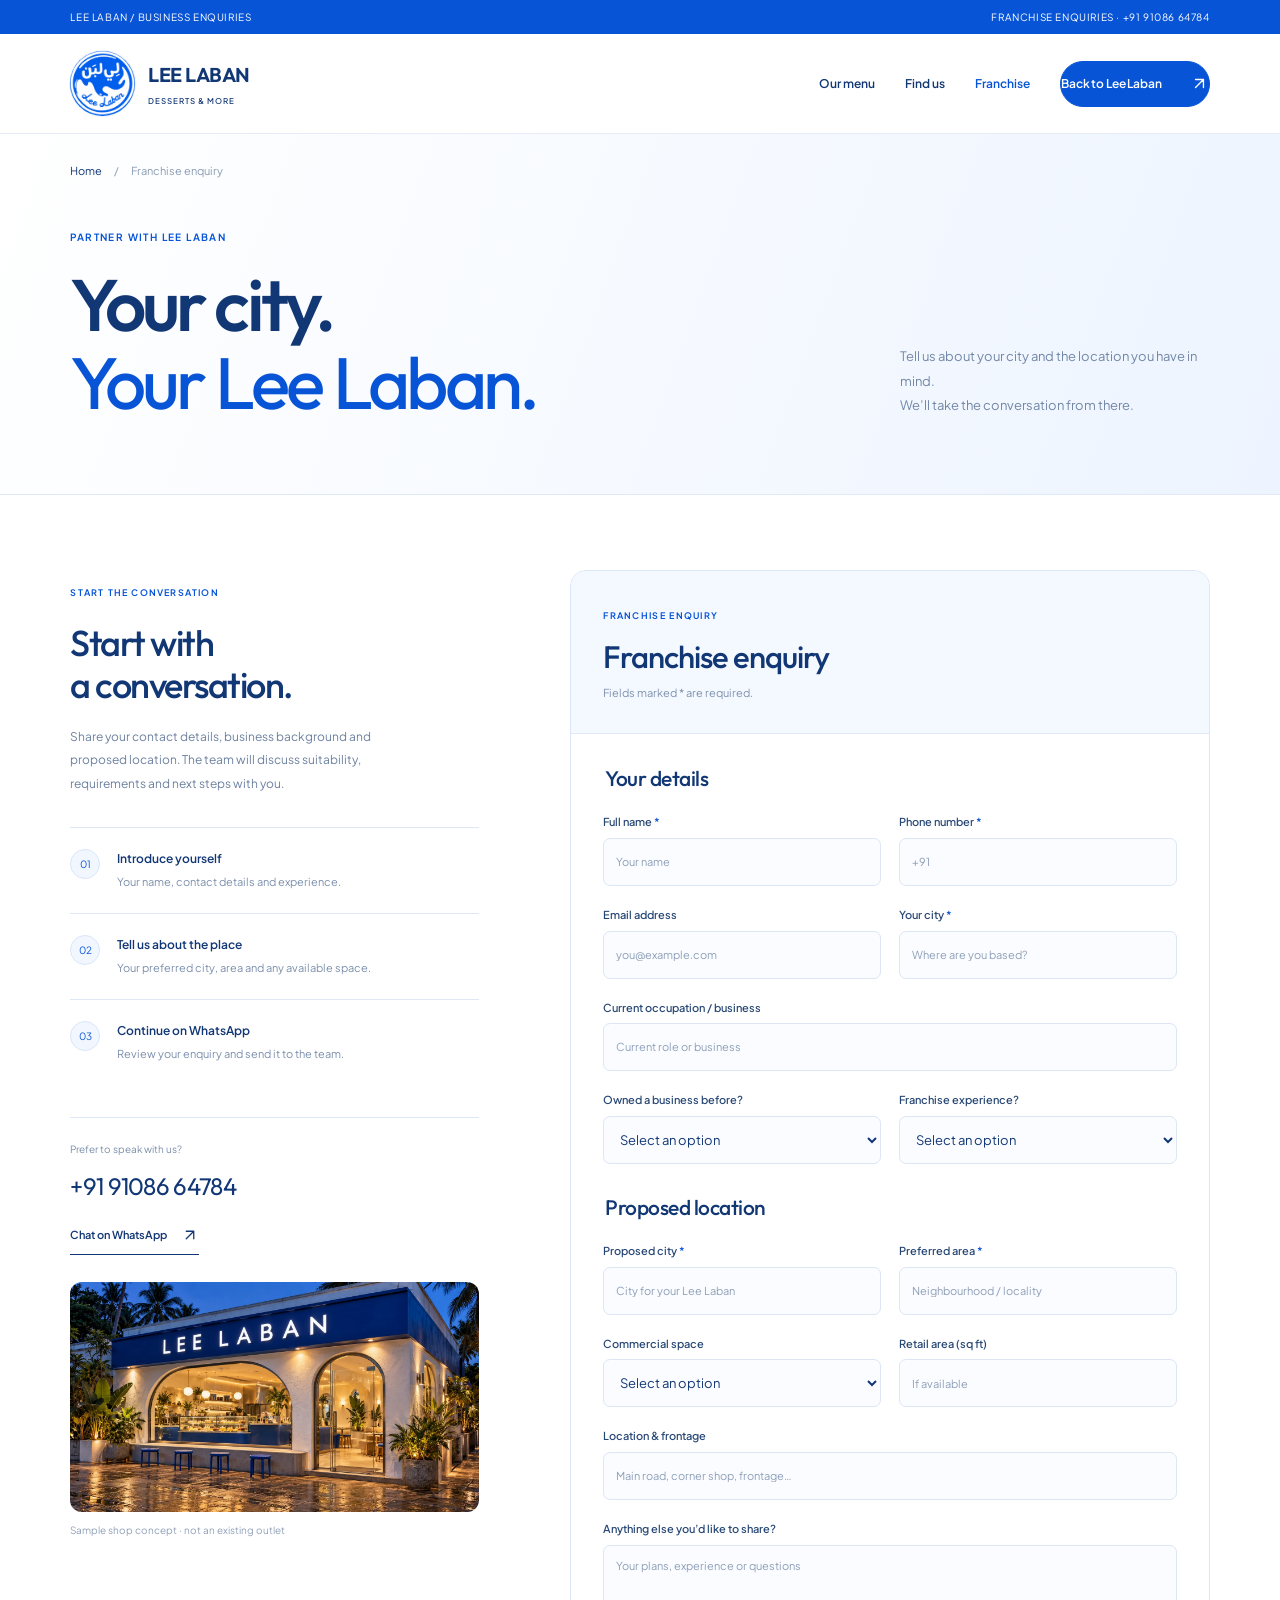
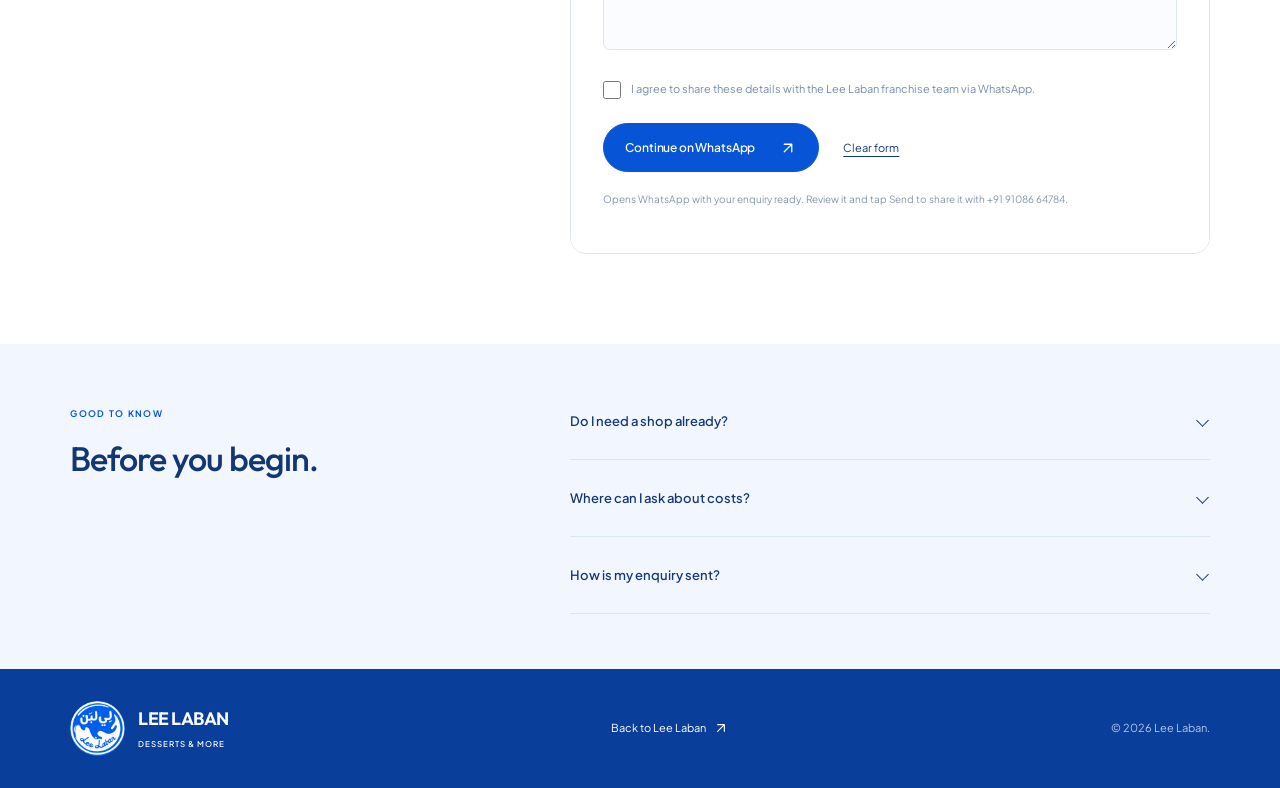
==== commit 7707c9ce: "Publish Lee Laban client preview" ====
--- a/franchise.html
+++ b/franchise.html
@@ -1,7 +1,7 @@
 <!doctype html>
-<html lang="en"><head><meta charset="UTF-8"><meta name="viewport" content="width=device-width, initial-scale=1"><meta name="theme-color" content="#0754d7"><meta name="description" content="Start a conversation about opening a Lee Laban franchise. Tell us about yourself and your proposed location, then connect directly with our team on WhatsApp."><title>Franchise Enquiry — Lee Laban</title><link rel="stylesheet" href="site.css?v=client-1"><link rel="icon" href="assets/logo.png"><script type="module" src="enquiry-page.js"></script></head>
+<html lang="en"><head><meta charset="UTF-8"><meta name="viewport" content="width=device-width, initial-scale=1"><meta name="theme-color" content="#0754d7"><meta name="description" content="Start a conversation about opening a Lee Laban franchise. Tell us about yourself and your proposed location, then connect directly with our team on WhatsApp."><title>Franchise Enquiry — Lee Laban</title><link rel="stylesheet" href="site.css?v=client-1"><link rel="icon" href="assets/logo-hd.webp"><script type="module" src="enquiry-page.js"></script></head>
 <body class="franchise-page partner-page"><a class="skip-link" href="#enquiry-main">Skip to enquiry</a><div class="announcement"><span>LEE LABAN / BUSINESS ENQUIRIES</span><span>FRANCHISE ENQUIRIES · +91 91086 64784</span></div>
-<header class="header"><a class="brand" href="index.html" aria-label="Lee Laban home"><img src="assets/logo.png" alt="Lee Laban" width="65" height="65"><span>LEE LABAN<small>DESSERTS & MORE</small></span></a><button class="menu-toggle" aria-controls="navigation" aria-expanded="false" aria-label="Open navigation"><span></span><span></span></button><nav id="navigation" aria-label="Main navigation"><a href="index.html#menu">Our menu</a><a href="index.html#locations">Find us</a><a href="franchise.html" aria-current="page">Franchise</a><a class="button button-small" href="index.html">Back to Lee Laban <span>↗</span></a></nav></header>
+<header class="header"><a class="brand" href="index.html" aria-label="Lee Laban home"><img src="assets/logo-hd.webp" alt="Lee Laban" width="65" height="65"><span>LEE LABAN<small>DESSERTS & MORE</small></span></a><button class="menu-toggle" aria-controls="navigation" aria-expanded="false" aria-label="Open navigation"><span></span><span></span></button><nav id="navigation" aria-label="Main navigation"><a href="index.html#menu">Our menu</a><a href="index.html#locations">Find us</a><a href="franchise.html" aria-current="page">Franchise</a><a class="button button-small" href="index.html">Back to Lee Laban <span>↗</span></a></nav></header>
 <main id="enquiry-main"><section class="partner-hero"><div class="breadcrumb"><a href="index.html">Home</a><span>/</span><span>Franchise enquiry</span></div><div class="partner-hero-copy"><div><span class="eyebrow">PARTNER WITH LEE LABAN</span><h1>Your city.<br><em>Your Lee Laban.</em></h1></div><p>Tell us about your city and the location you have in mind.<br>We’ll take the conversation from there.</p></div></section>
 <section class="partner-enquiry" aria-label="Franchise enquiry form"><aside class="partner-guide"><span class="eyebrow">START THE CONVERSATION</span><h2>Start with<br>a conversation.</h2><p>Share your contact details, business background and proposed location. The team will discuss suitability, requirements and next steps with you.</p><div class="partner-guide-steps"><div><span>01</span><p><strong>Introduce yourself</strong><small>Your name, contact details and experience.</small></p></div><div><span>02</span><p><strong>Tell us about the place</strong><small>Your preferred city, area and any available space.</small></p></div><div><span>03</span><p><strong>Continue on WhatsApp</strong><small>Review your enquiry and send it to the team.</small></p></div></div><div class="partner-contact"><span>Prefer to speak with us?</span><a href="tel:+919108664784">+91 91086 64784</a><a class="text-link" href="https://wa.me/919108664784" target="_blank" rel="noopener">Chat on WhatsApp ↗</a></div><figure class="partner-banner"><img src="assets/shop-concept-fast.webp" alt="Sample blue and white Lee Laban shop design, shown as an illustrative franchise concept" width="1440" height="810" fetchpriority="high"><figcaption><span>THE LEE LABAN SPACE</span><span>Sample shop concept · not an existing outlet</span></figcaption></figure></aside><div class="partner-form-card"><div class="partner-form-heading"><span class="eyebrow">FRANCHISE ENQUIRY</span><h2>Franchise enquiry</h2><p>Fields marked * are required.</p></div><form id="franchise-form" class="enquiry-form"><div class="form-title"><span>FRANCHISE ENQUIRY</span><span>01 / LET’S GET ACQUAINTED</span></div>
         <fieldset><legend>Your details</legend><div class="form-grid">
@@ -26,4 +26,4 @@
         <p class="form-note">Opens WhatsApp with your enquiry ready. Review it and tap Send to share it with +91 91086 64784.</p><p id="enquiry-status" role="status" aria-live="polite"></p>
       </form></div></section>
 <section class="partner-questions"><div><span class="eyebrow">GOOD TO KNOW</span><h2>Before you begin.</h2></div><div><details><summary>Do I need a shop already?</summary><p>No. Select “I’m still looking” under commercial space, and share your preferred city and area.</p></details><details><summary>Where can I ask about costs?</summary><p>Share your enquiry with our franchise team. They can discuss current requirements and costs for your proposed location.</p></details><details><summary>How is my enquiry sent?</summary><p>The form prepares a WhatsApp message to +91 91086 64784. You review the message and tap Send in WhatsApp. The website does not store your form entries.</p></details></div></section></main>
-<footer class="footer enquiry-footer"><a class="brand" href="index.html"><img src="assets/logo.png" alt="Lee Laban" width="55" height="55"><span>LEE LABAN<small>DESSERTS & MORE</small></span></a><a href="index.html">Back to Lee Laban ↗</a><span>© <span id="year">2026</span> Lee Laban.</span></footer></body></html>+<footer class="footer enquiry-footer"><a class="brand" href="index.html"><img src="assets/logo-hd.webp" alt="Lee Laban" width="55" height="55"><span>LEE LABAN<small>DESSERTS & MORE</small></span></a><a href="index.html">Back to Lee Laban ↗</a><span>© <span id="year">2026</span> Lee Laban.</span></footer></body></html>
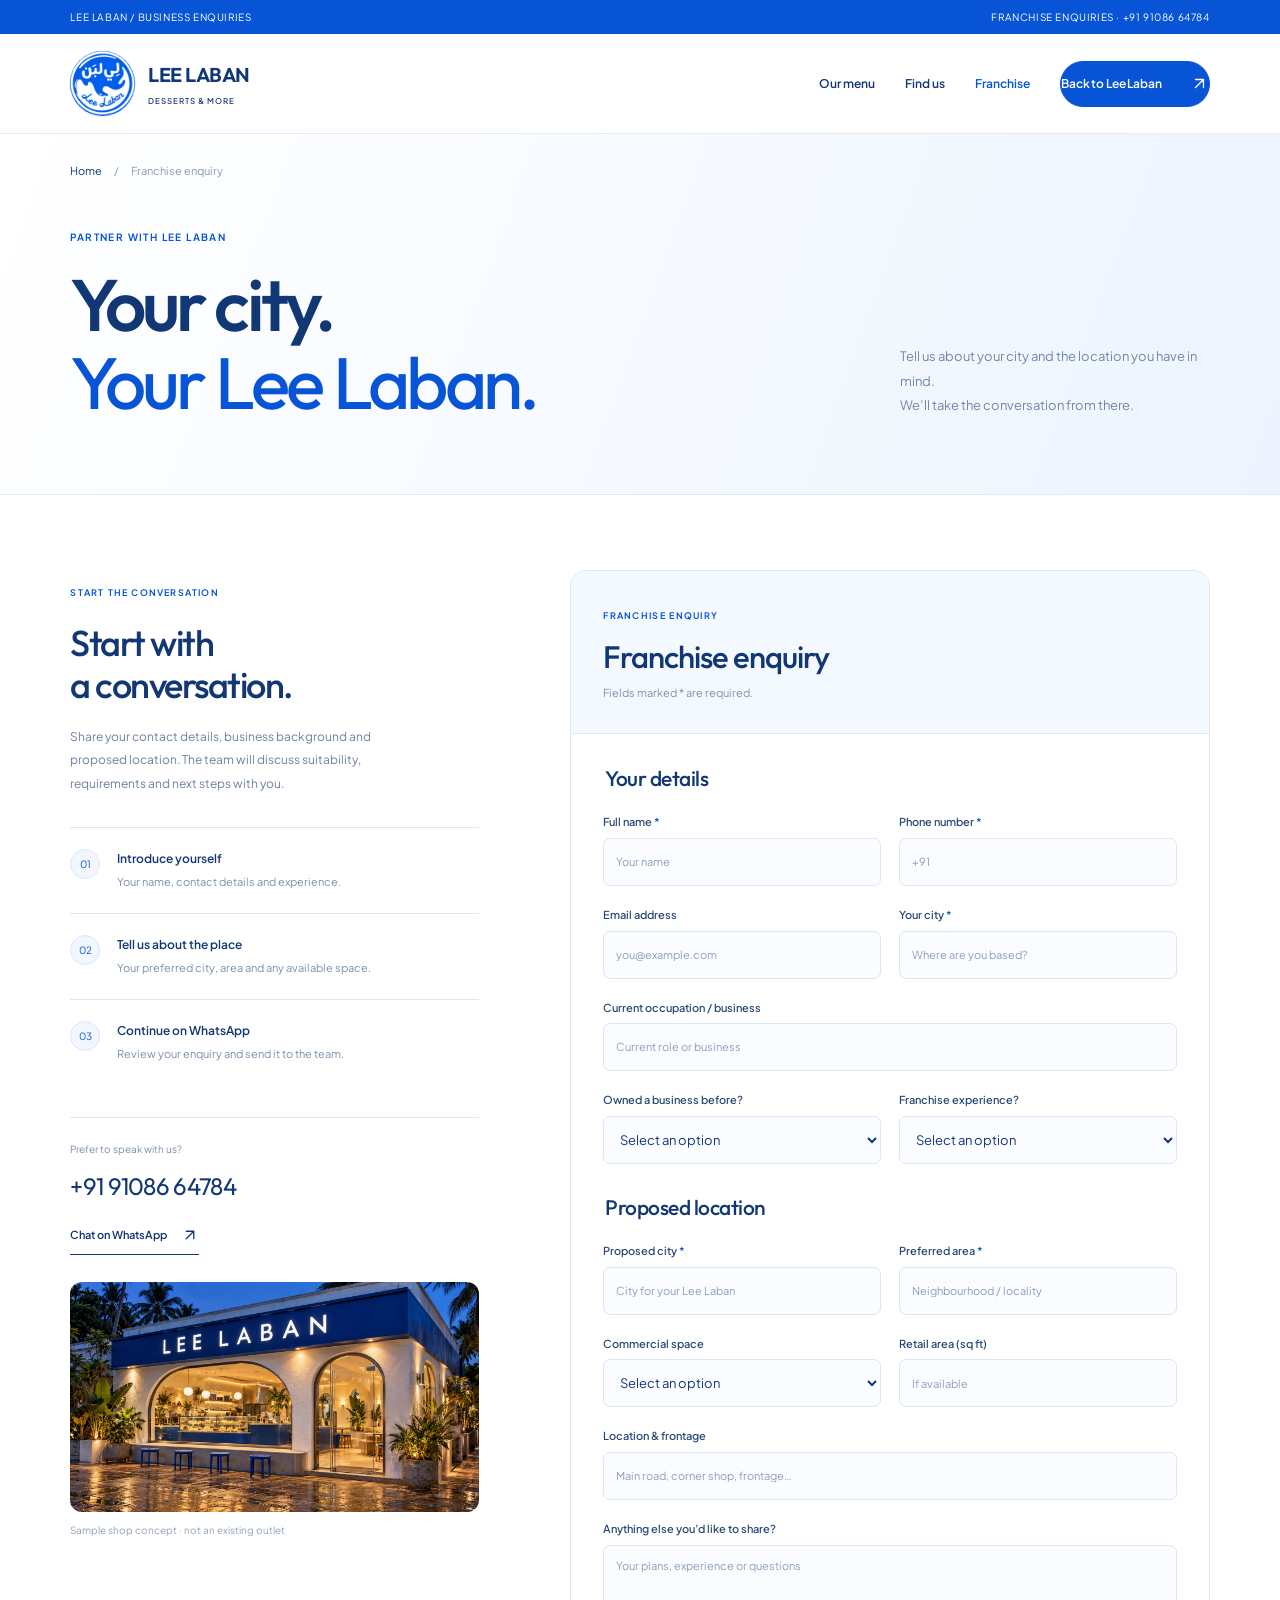
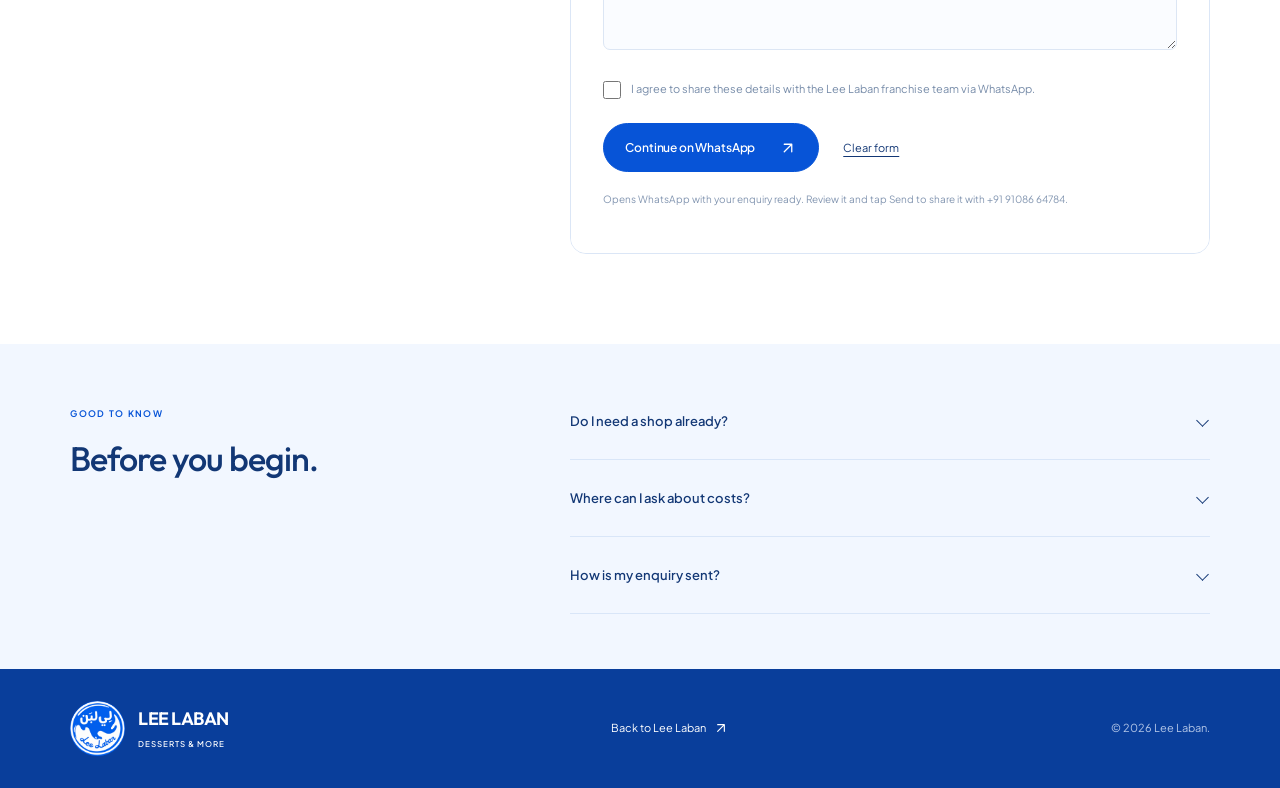
==== commit 4686c102: "Publish Lee Laban client preview" ====
--- a/franchise.html
+++ b/franchise.html
@@ -1,7 +1,7 @@
 <!doctype html>
-<html lang="en"><head><meta charset="UTF-8"><meta name="viewport" content="width=device-width, initial-scale=1"><meta name="theme-color" content="#0754d7"><meta name="description" content="Start a conversation about opening a Lee Laban franchise. Tell us about yourself and your proposed location, then connect directly with our team on WhatsApp."><title>Franchise Enquiry — Lee Laban</title><link rel="stylesheet" href="site.css?v=client-1"><link rel="icon" href="assets/logo-hd.webp"><script type="module" src="enquiry-page.js"></script></head>
+<html lang="en"><head><meta charset="UTF-8"><meta name="viewport" content="width=device-width, initial-scale=1"><meta name="theme-color" content="#0754d7"><meta name="description" content="Start a conversation about opening a Lee Laban franchise. Tell us about yourself and your proposed location, then connect directly with our team on WhatsApp."><title>Franchise Enquiry — Lee Laban</title><link rel="stylesheet" href="site.css?v=client-1"><link rel="icon" href="assets/logo-hd.webp"><script type="module" src="enquiry-page.js"></script><link rel="stylesheet" href="experience-v2.css?v=1"><script type="module" src="motion.js?v=experience-2"></script></head>
 <body class="franchise-page partner-page"><a class="skip-link" href="#enquiry-main">Skip to enquiry</a><div class="announcement"><span>LEE LABAN / BUSINESS ENQUIRIES</span><span>FRANCHISE ENQUIRIES · +91 91086 64784</span></div>
-<header class="header"><a class="brand" href="index.html" aria-label="Lee Laban home"><img src="assets/logo-hd.webp" alt="Lee Laban" width="65" height="65"><span>LEE LABAN<small>DESSERTS & MORE</small></span></a><button class="menu-toggle" aria-controls="navigation" aria-expanded="false" aria-label="Open navigation"><span></span><span></span></button><nav id="navigation" aria-label="Main navigation"><a href="index.html#menu">Our menu</a><a href="index.html#locations">Find us</a><a href="franchise.html" aria-current="page">Franchise</a><a class="button button-small" href="index.html">Back to Lee Laban <span>↗</span></a></nav></header>
+<header class="header"><a class="brand" href="index.html" aria-label="Lee Laban home"><img src="assets/logo-hd.webp" alt="Lee Laban" width="65" height="65"><span>LEE LABAN<small>DESSERTS & MORE</small></span></a><button class="menu-toggle" aria-controls="navigation" aria-expanded="false" aria-label="Open navigation"><span></span><span></span></button><nav id="navigation" aria-label="Main navigation"><a href="menu.html">Our menu</a><a href="index.html#locations">Find us</a><a href="franchise.html" aria-current="page">Franchise</a><a class="button button-small" href="index.html">Back to Lee Laban <span>↗</span></a></nav></header>
 <main id="enquiry-main"><section class="partner-hero"><div class="breadcrumb"><a href="index.html">Home</a><span>/</span><span>Franchise enquiry</span></div><div class="partner-hero-copy"><div><span class="eyebrow">PARTNER WITH LEE LABAN</span><h1>Your city.<br><em>Your Lee Laban.</em></h1></div><p>Tell us about your city and the location you have in mind.<br>We’ll take the conversation from there.</p></div></section>
 <section class="partner-enquiry" aria-label="Franchise enquiry form"><aside class="partner-guide"><span class="eyebrow">START THE CONVERSATION</span><h2>Start with<br>a conversation.</h2><p>Share your contact details, business background and proposed location. The team will discuss suitability, requirements and next steps with you.</p><div class="partner-guide-steps"><div><span>01</span><p><strong>Introduce yourself</strong><small>Your name, contact details and experience.</small></p></div><div><span>02</span><p><strong>Tell us about the place</strong><small>Your preferred city, area and any available space.</small></p></div><div><span>03</span><p><strong>Continue on WhatsApp</strong><small>Review your enquiry and send it to the team.</small></p></div></div><div class="partner-contact"><span>Prefer to speak with us?</span><a href="tel:+919108664784">+91 91086 64784</a><a class="text-link" href="https://wa.me/919108664784" target="_blank" rel="noopener">Chat on WhatsApp ↗</a></div><figure class="partner-banner"><img src="assets/shop-concept-fast.webp" alt="Sample blue and white Lee Laban shop design, shown as an illustrative franchise concept" width="1440" height="810" fetchpriority="high"><figcaption><span>THE LEE LABAN SPACE</span><span>Sample shop concept · not an existing outlet</span></figcaption></figure></aside><div class="partner-form-card"><div class="partner-form-heading"><span class="eyebrow">FRANCHISE ENQUIRY</span><h2>Franchise enquiry</h2><p>Fields marked * are required.</p></div><form id="franchise-form" class="enquiry-form"><div class="form-title"><span>FRANCHISE ENQUIRY</span><span>01 / LET’S GET ACQUAINTED</span></div>
         <fieldset><legend>Your details</legend><div class="form-grid">
--- a/experience-v2.css
+++ b/experience-v2.css
@@ -0,0 +1,34 @@
+/* A coordinated finishing layer across the three public pages. */
+:root{--experience-ease:cubic-bezier(.16,1,.3,1);--page-progress:0}
+body:before{content:'';position:fixed;inset:0 0 auto;height:3px;background:linear-gradient(90deg,#0754d7,#68b3ff);transform:scaleX(var(--page-progress));transform-origin:left;z-index:100;pointer-events:none}
+.header{transition:box-shadow .35s,background .35s,border-color .35s}.page-scrolled .header{box-shadow:0 8px 28px #0b37600b}
+.header nav>a[aria-current=location]{color:#0754d7}.header nav>a[aria-current=location]:after{right:0}
+.hero{background:radial-gradient(ellipse at 85% 28%,#dbeeff70,transparent 55%)}
+.hero-copy .eyebrow:before{content:'';width:7px;height:7px;flex-shrink:0;border-radius:50%;background:currentColor;box-shadow:0 0 0 5px #0754d710}
+.hero-art{translate:var(--hero-x,0px) var(--hero-y,0px);transition:translate 1s var(--experience-ease)}
+.experience-ready .hero-art .orbit-two{animation:experience-orbit 9s ease-in-out infinite}
+.hero-mini-menu>a{transition:transform .4s var(--experience-ease),box-shadow .4s}.hero-mini-menu img{transition:transform .55s var(--experience-ease)}
+.button,.menu-product-order{position:relative;overflow:hidden}
+.button:after{content:'';position:absolute;inset:0;pointer-events:none;background:linear-gradient(110deg,transparent 25%,#ffffff35 50%,transparent 75%);translate:-150% 0}
+.button .ui-icon,.menu-product-order .ui-icon,.back-top .ui-icon,.branch-open .ui-icon{transition:transform .4s var(--experience-ease)}
+.menu-product{transition:transform .45s var(--experience-ease),box-shadow .45s,border-color .3s;isolation:isolate}
+.menu-product-photo{overflow:hidden;background:#f1f7fc}.menu-product-photo img{transition:transform .8s var(--experience-ease)}
+.menu-product-order{transition:background .25s,color .25s,border-color .25s}.menu-product:focus-within{box-shadow:0 12px 35px #0754d712;border-color:#88b7ec}
+.about-stat{position:relative;isolation:isolate}.about-stat:before{content:'';position:absolute;width:clamp(150px,22vw,290px);aspect-ratio:1;border:1px solid #0754d71a;border-radius:50%;left:50%;top:50%;translate:-50% -50%;z-index:-1;box-shadow:0 0 0 24px #0754d704}
+.branch{transition:background .35s,padding-inline .35s var(--experience-ease)}
+.franchise-feature-photo{overflow:hidden}.franchise-feature-photo img{transition:transform 1.2s var(--experience-ease)}
+.footer-links a,.footer-contacts a{transition:color .25s}.footer-links a:hover,.footer-contacts a:hover{color:#69acff}
+.category-controls button{transition:color .25s,background .25s,border-color .25s,box-shadow .25s}.category-controls button[aria-pressed=true]{box-shadow:inset 0 -2px #0754d7}
+.menu-search-label:focus-within{box-shadow:0 0 0 4px #0754d70c}
+dialog[open]{animation:experience-dialog .35s var(--experience-ease)}dialog::backdrop{animation:experience-backdrop .3s ease}
+.enquiry-form-wrap input,.enquiry-form-wrap textarea,.enquiry-form-wrap select{transition:border-color .25s,box-shadow .25s}
+.experience-paused *,.hero-outside .hero-desserts,.hero-outside .orbit{animation-play-state:paused!important}
+@keyframes experience-orbit{0%,100%{scale:1;opacity:.65}50%{scale:1.04;opacity:1}}
+@keyframes experience-sheen{to{translate:150% 0}}
+@keyframes experience-dialog{from{opacity:0;translate:0 14px;scale:.98}to{opacity:1;translate:0 0;scale:1}}
+@keyframes experience-backdrop{from{opacity:0}to{opacity:1}}
+@media(hover:hover) and (pointer:fine){.menu-product:hover{transform:translateY(-6px);box-shadow:0 18px 40px #143b7310;border-color:#a6c7eb}.menu-product:hover .menu-product-photo img{transform:scale(1.045)}.menu-product:hover .menu-product-order .ui-icon,.button:hover .ui-icon,.branch-open:hover .ui-icon{transform:translate(3px,-3px)}.button:hover:after{animation:experience-sheen .8s ease}.hero-mini-menu>a:hover{transform:translateY(-4px);box-shadow:0 12px 25px #15376b12}.hero-mini-menu>a:hover img{transform:rotate(-4deg) scale(1.06)}.branch:not(.branch-soon):hover{background:#0754d704}.franchise-feature-photo:hover img{transform:scale(1.035)}}
+@media(max-width:760px){.hero-art{translate:none}.experience-ready .hero-art .orbit-two{animation:none}.menu-product:active .menu-product-photo img{transform:scale(1.025)}.menu-product-order:active{background:#e5efff}.header nav.open{animation:experience-dialog .28s var(--experience-ease)}.about-stat:before{width:170px;box-shadow:0 0 0 16px #0754d704}}
+@media(prefers-reduced-motion:reduce){*,*:before,*:after{animation:none!important;transition:none!important;scroll-behavior:auto!important}.hero-art{translate:none!important}.menu-product:hover{transform:none}}
+.experience-ready .reveal{opacity:1;transform:none}
+@media(min-width:761px) and (prefers-reduced-motion:no-preference){.experience-ready .hero-art .orbit-two{animation:experience-orbit 9s ease-in-out infinite!important}.experience-paused .hero-art .orbit-two,.hero-outside .hero-art .orbit-two{animation-play-state:paused!important}}
